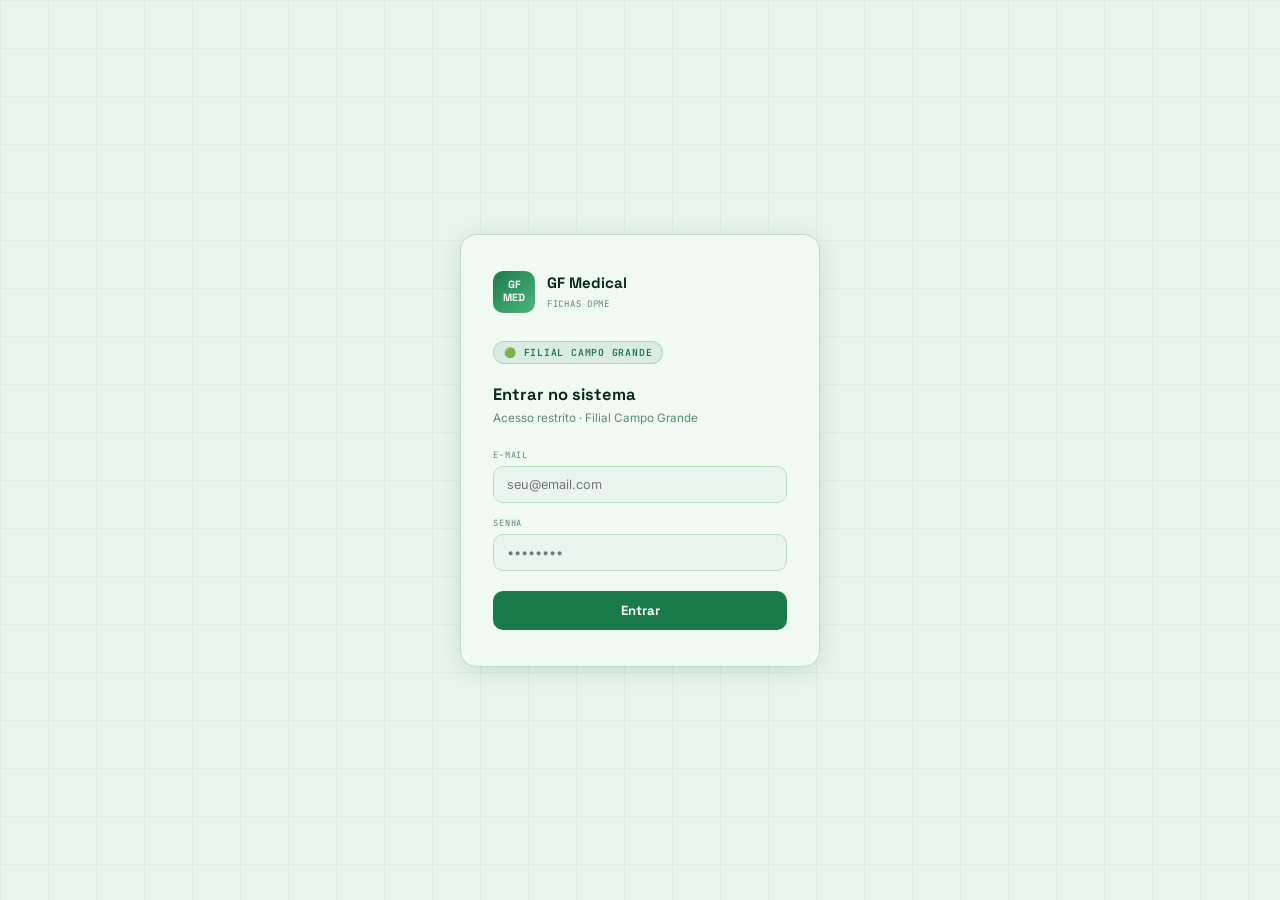
==== fichas-opme.html @ 54cb0584 "feat: adiciona botao Fichas OPME que abre novo sistema em nova aba" ====
<!DOCTYPE html>
<html lang="pt-BR">
<head>
<meta charset="UTF-8">
<meta name="viewport" content="width=device-width, initial-scale=1.0">
<title>Fichas OPME · GF Medical</title>
<link href="https://fonts.googleapis.com/css2?family=Space+Grotesk:wght@300;400;500;600;700&family=JetBrains+Mono:wght@400;500&family=Inter:wght@300;400;500&display=swap" rel="stylesheet">
<style>
*, *::before, *::after { box-sizing: border-box; margin: 0; padding: 0; }

:root {
  --bg:       #e8f5ee;
  --surface:  #f0faf3;
  --surface2: #d8f0e0;
  --surface3: #c2e6ce;
  --border:   #b8dfc4;
  --border2:  #8abfa0;
  --accent:   #1a7a4a;
  --accent2:  #2a9fbf;
  --accent3:  #4db87a;
  --text:     #0a2a18;
  --text2:    #2a5a3a;
  --text3:    #5a8a6a;
  --mono:     'JetBrains Mono', monospace;
  --sans:     'Inter', sans-serif;
  --display:  'Space Grotesk', sans-serif;
  --radius:   10px;
  --shadow:   0 2px 12px rgba(10,42,24,0.08);
  --shadow-md:0 4px 24px rgba(10,42,24,0.12);

  /* ── 5 STATUS ── */
  --s0-c: #6b7280; --s0-bg: rgba(107,114,128,0.10); --s0-bd: rgba(107,114,128,0.25);
  --s1-c: #2a9fbf; --s1-bg: rgba(42,159,191,0.10);  --s1-bd: rgba(42,159,191,0.25);
  --s2-c: #9333ea; --s2-bg: rgba(147,51,234,0.10);  --s2-bd: rgba(147,51,234,0.25);
  --s3-c: #d4920a; --s3-bg: rgba(212,146,10,0.10);  --s3-bd: rgba(212,146,10,0.25);
  --s4-c: #1a7a4a; --s4-bg: rgba(26,122,74,0.10);   --s4-bd: rgba(26,122,74,0.25);
}

html { font-size: 15px; }
body { font-family: var(--sans); background: var(--bg); color: var(--text); min-height: 100vh; overflow-x: hidden; }
body::before {
  content: ''; position: fixed; inset: 0; pointer-events: none; z-index: 0;
  background-image: linear-gradient(rgba(26,122,74,0.055) 1px,transparent 1px), linear-gradient(90deg,rgba(26,122,74,0.055) 1px,transparent 1px);
  background-size: 48px 48px;
}

.app { display: flex; min-height: 100vh; position: relative; z-index: 1; }

/* ── SIDEBAR ── */
.sidebar {
  width: 224px; min-height: 100vh; background: var(--surface);
  border-right: 1px solid var(--border); display: flex; flex-direction: column;
  position: fixed; top:0; left:0; z-index:100; box-shadow: var(--shadow);
}
.sidebar-logo { padding: 15px 16px; border-bottom: 1px solid var(--border); }
.logo-mark { display:flex; align-items:center; gap:10px; }
.logo-icon {
  width:34px; height:34px; border-radius:8px; flex-shrink:0;
  background:linear-gradient(135deg,var(--accent),var(--accent3));
  display:flex; align-items:center; justify-content:center;
  font-family:var(--display); font-weight:700; font-size:0.65rem; color:white; line-height:1.2; text-align:center;
}
.logo-text strong { display:block; font-family:var(--display); font-size:0.84rem; font-weight:700; color:var(--text); }
.logo-text span { font-family:var(--mono); font-size:0.57rem; color:var(--text3); letter-spacing:0.08em; text-transform:uppercase; }
.sidebar-inner { padding:10px 8px; flex:1; display:flex; flex-direction:column; overflow-y:auto; }
.slabel { font-family:var(--mono); font-size:0.57rem; letter-spacing:0.12em; text-transform:uppercase; color:var(--text3); padding:6px 8px 4px; }
.nav-item {
  display:flex; align-items:center; gap:8px; padding:7px 10px; border-radius:8px;
  cursor:pointer; font-size:0.78rem; font-weight:500; color:var(--text2);
  text-decoration:none; transition:all 0.13s; margin-bottom:1px; border:1px solid transparent;
}
.nav-item:hover { background:var(--surface2); color:var(--text); }
.nav-item.active { background:rgba(26,122,74,0.09); color:var(--accent); border-color:rgba(26,122,74,0.15); }
.nav-icon { font-size:0.9rem; width:18px; text-align:center; flex-shrink:0; }
.nbadge { margin-left:auto; color:white; font-family:var(--mono); font-size:0.57rem; padding:1px 6px; border-radius:20px; min-width:18px; text-align:center; }
.sdiv { height:1px; background:var(--border); margin:7px 0; }

/* status nav badges */
.nb0 { background:var(--s0-c); } .nb1 { background:var(--s1-c); } .nb2 { background:var(--s2-c); }
.nb3 { background:var(--s3-c); } .nb4 { background:var(--s4-c); }

.sidebar-footer { padding:10px; border-top:1px solid var(--border); }
.user-chip { display:flex; align-items:center; gap:9px; padding:8px 10px; border-radius:8px; background:var(--surface2); border:1px solid var(--border); }
.user-avatar { width:28px; height:28px; border-radius:50%; background:linear-gradient(135deg,var(--accent2),var(--accent)); display:flex; align-items:center; justify-content:center; font-family:var(--display); font-size:0.62rem; font-weight:700; color:white; flex-shrink:0; }
.user-info strong { display:block; font-size:0.72rem; font-weight:600; color:var(--text); }
.user-info span { font-family:var(--mono); font-size:0.57rem; color:var(--text3); text-transform:uppercase; letter-spacing:0.06em; }
.ftag { font-family:var(--mono); font-size:0.57rem; padding:2px 6px; border-radius:4px; background:rgba(26,122,74,0.10); color:var(--accent); border:1px solid rgba(26,122,74,0.18); flex-shrink:0; }

/* ── MAIN ── */
.main { margin-left:224px; flex:1; display:flex; flex-direction:column; min-height:100vh; }

/* ── TOPBAR ── */
.topbar {
  height:52px; background:var(--surface); border-bottom:1px solid var(--border);
  display:flex; align-items:center; padding:0 18px; gap:10px;
  position:sticky; top:0; z-index:50; box-shadow:var(--shadow);
}
.page-title { font-family:var(--display); font-size:0.92rem; font-weight:700; color:var(--text); margin-right:auto; }
.sbox { display:flex; align-items:center; gap:7px; background:var(--bg); border:1px solid var(--border); border-radius:var(--radius); padding:6px 11px; width:230px; transition:border-color 0.14s; }
.sbox:focus-within { border-color:var(--accent); }
.sbox input { border:none; outline:none; background:transparent; font-family:var(--sans); font-size:0.78rem; color:var(--text); flex:1; }
.sbox input::placeholder { color:var(--text3); }
.tbtn { display:flex; align-items:center; gap:5px; padding:6px 12px; border-radius:var(--radius); font-family:var(--sans); font-size:0.75rem; font-weight:600; cursor:pointer; border:none; transition:all 0.13s; }
.tbtn-p { background:var(--accent); color:white; }
.tbtn-p:hover { background:#155e3a; }
.tbtn-g { background:transparent; color:var(--text2); border:1px solid var(--border); }
.tbtn-g:hover { background:var(--surface2); }

/* ── TABS ── */
.vtabs { display:flex; background:var(--surface); border-bottom:1px solid var(--border); padding:0 18px; }
.vtab { display:flex; align-items:center; gap:5px; padding:9px 14px; font-size:0.76rem; font-weight:500; color:var(--text3); cursor:pointer; border-bottom:2px solid transparent; margin-bottom:-1px; transition:all 0.13s; }
.vtab:hover { color:var(--text); }
.vtab.active { color:var(--accent); border-bottom-color:var(--accent); font-weight:600; }

.page-content { padding:18px; flex:1; }

/* ══ STATUS BADGE ══ */
.badge {
  display:inline-flex; align-items:center; gap:4px; padding:3px 9px;
  border-radius:20px; font-family:var(--mono); font-size:0.6rem;
  font-weight:500; letter-spacing:0.05em; text-transform:uppercase; white-space:nowrap; border:1px solid;
}
.b0 { color:var(--s0-c); background:var(--s0-bg); border-color:var(--s0-bd); }
.b1 { color:var(--s1-c); background:var(--s1-bg); border-color:var(--s1-bd); }
.b2 { color:var(--s2-c); background:var(--s2-bg); border-color:var(--s2-bd); }
.b3 { color:var(--s3-c); background:var(--s3-bg); border-color:var(--s3-bd); }
.b4 { color:var(--s4-c); background:var(--s4-bg); border-color:var(--s4-bd); }

/* ══ PIPELINE PROGRESS BAR ══ */
.flow-bar {
  background:var(--surface); border:1px solid var(--border); border-radius:var(--radius);
  padding:14px 18px; margin-bottom:18px; box-shadow:var(--shadow);
}
.flow-bar-label { font-family:var(--mono); font-size:0.57rem; letter-spacing:0.1em; text-transform:uppercase; color:var(--text3); margin-bottom:10px; }
.flow-steps { display:flex; align-items:center; }
.flow-step { display:flex; flex-direction:column; align-items:center; flex:1; position:relative; }
.flow-step-circle {
  width:32px; height:32px; border-radius:50%; display:flex; align-items:center; justify-content:center;
  font-size:0.8rem; border:2px solid; transition:all 0.2s; cursor:pointer; background:white; z-index:2;
}
.flow-step-circle.s0 { border-color:var(--s0-c); color:var(--s0-c); }
.flow-step-circle.s1 { border-color:var(--s1-c); color:var(--s1-c); }
.flow-step-circle.s2 { border-color:var(--s2-c); color:var(--s2-c); }
.flow-step-circle.s3 { border-color:var(--s3-c); color:var(--s3-c); }
.flow-step-circle.s4 { border-color:var(--s4-c); color:var(--s4-c); }
.flow-step-circle.done { color:white; }
.flow-step-circle.done.s0 { background:var(--s0-c); }
.flow-step-circle.done.s1 { background:var(--s1-c); }
.flow-step-circle.done.s2 { background:var(--s2-c); }
.flow-step-circle.done.s3 { background:var(--s3-c); }
.flow-step-circle.done.s4 { background:var(--s4-c); }
.flow-step-circle.current { transform:scale(1.15); box-shadow:0 0 0 4px rgba(0,0,0,0.08); }
.flow-step-name { font-family:var(--mono); font-size:0.58rem; letter-spacing:0.05em; text-transform:uppercase; margin-top:5px; text-align:center; color:var(--text3); }
.flow-step-name.active-name { font-weight:600; }
.flow-step-name.n0 { color:var(--s0-c); } .flow-step-name.n1 { color:var(--s1-c); }
.flow-step-name.n2 { color:var(--s2-c); } .flow-step-name.n3 { color:var(--s3-c); }
.flow-step-name.n4 { color:var(--s4-c); }
.flow-connector {
  flex:1; height:2px; margin-top:-16px; position:relative; z-index:1;
  background:var(--border); border-radius:2px; overflow:hidden;
}
.flow-connector-fill { height:100%; border-radius:2px; transition:width 0.4s; }

/* ══ STATS BAR ══ */
.stats-bar { display:grid; grid-template-columns:repeat(5,1fr); gap:10px; margin-bottom:18px; }
.stat-card {
  background:var(--surface); border:1px solid var(--border); border-radius:var(--radius);
  padding:12px 14px; box-shadow:var(--shadow); position:relative; overflow:hidden; cursor:pointer; transition:transform 0.13s;
}
.stat-card:hover { transform:translateY(-2px); box-shadow:var(--shadow-md); }
.stat-card::before { content:''; position:absolute; top:0;left:0;right:0; height:3px; }
.sc0::before { background:var(--s0-c); } .sc1::before { background:var(--s1-c); }
.sc2::before { background:var(--s2-c); } .sc3::before { background:var(--s3-c); }
.sc4::before { background:var(--s4-c); }
.stat-lbl { font-family:var(--mono); font-size:0.57rem; letter-spacing:0.09em; text-transform:uppercase; color:var(--text3); margin-bottom:4px; }
.stat-val { font-family:var(--display); font-size:1.7rem; font-weight:700; color:var(--text); line-height:1; }
.stat-sub { font-size:0.65rem; color:var(--text3); margin-top:2px; }

/* ══ DASHBOARD GRID ══ */
.dash-grid { display:grid; grid-template-columns:1fr 1fr; gap:14px; }
.dcard { background:var(--surface); border:1px solid var(--border); border-radius:var(--radius); box-shadow:var(--shadow); overflow:hidden; }
.dcard-head { padding:11px 15px; border-bottom:1px solid var(--border); background:var(--surface2); font-family:var(--display); font-size:0.8rem; font-weight:700; color:var(--text); display:flex; align-items:center; gap:7px; }
.dcard-body { padding:14px; }

/* Funil */
.funnel { display:flex; flex-direction:column; gap:6px; }
.funnel-row { display:flex; align-items:center; gap:10px; }
.funnel-name { font-size:0.72rem; color:var(--text2); width:100px; flex-shrink:0; }
.funnel-track { flex:1; height:20px; background:var(--surface2); border-radius:4px; overflow:hidden; position:relative; }
.funnel-fill { height:100%; border-radius:4px; display:flex; align-items:center; padding-left:8px; transition:width 0.5s; }
.funnel-fill span { font-family:var(--mono); font-size:0.6rem; font-weight:600; color:white; text-shadow:0 1px 2px rgba(0,0,0,0.2); }
.funnel-count { font-family:var(--mono); font-size:0.65rem; color:var(--text3); width:18px; text-align:right; flex-shrink:0; }
.ff0 { background:var(--s0-c); } .ff1 { background:var(--s1-c); }
.ff2 { background:var(--s2-c); } .ff3 { background:var(--s3-c); }
.ff4 { background:var(--s4-c); }

/* Atividade */
.act-list { display:flex; flex-direction:column; }
.act-item { display:flex; align-items:center; gap:9px; padding:8px 0; border-bottom:1px solid var(--border); }
.act-item:last-child { border-bottom:none; }
.act-dot { width:8px; height:8px; border-radius:50%; flex-shrink:0; }
.act-info { flex:1; min-width:0; }
.act-name { font-size:0.76rem; font-weight:500; color:var(--text); overflow:hidden; text-overflow:ellipsis; white-space:nowrap; }
.act-desc { font-size:0.68rem; color:var(--text3); }
.act-time { font-family:var(--mono); font-size:0.6rem; color:var(--text3); flex-shrink:0; }

/* ══ KANBAN ══ */
.kanban-board { display:grid; grid-template-columns:repeat(5,1fr); gap:10px; align-items:start; }
.kcol { border-radius:var(--radius); overflow:hidden; }
.kcol-head {
  padding:9px 11px; display:flex; align-items:center; gap:6px;
  font-family:var(--display); font-size:0.75rem; font-weight:700;
  border-radius:var(--radius) var(--radius) 0 0; border:1px solid; border-bottom:none;
}
.kh0 { background:var(--s0-bg); border-color:var(--s0-bd); color:var(--s0-c); }
.kh1 { background:var(--s1-bg); border-color:var(--s1-bd); color:var(--s1-c); }
.kh2 { background:var(--s2-bg); border-color:var(--s2-bd); color:var(--s2-c); }
.kh3 { background:var(--s3-bg); border-color:var(--s3-bd); color:var(--s3-c); }
.kh4 { background:var(--s4-bg); border-color:var(--s4-bd); color:var(--s4-c); }
.kcnt { font-family:var(--mono); font-size:0.6rem; font-weight:600; padding:2px 6px; border-radius:20px; margin-left:auto; color:white; }
.cnt0{background:var(--s0-c);} .cnt1{background:var(--s1-c);} .cnt2{background:var(--s2-c);} .cnt3{background:var(--s3-c);} .cnt4{background:var(--s4-c);}
.kcol-body {
  min-height:160px; padding:7px; display:flex; flex-direction:column; gap:7px;
  border:1px solid; border-top:none; border-radius:0 0 var(--radius) var(--radius);
}
.kb0{background:rgba(107,114,128,0.03);border-color:var(--s0-bd);}
.kb1{background:rgba(42,159,191,0.03);border-color:var(--s1-bd);}
.kb2{background:rgba(147,51,234,0.03);border-color:var(--s2-bd);}
.kb3{background:rgba(212,146,10,0.03);border-color:var(--s3-bd);}
.kb4{background:rgba(26,122,74,0.03);border-color:var(--s4-bd);}

.kcard {
  background:var(--surface); border:1px solid var(--border); border-radius:8px;
  padding:10px 11px; box-shadow:var(--shadow); cursor:grab; transition:all 0.14s;
}
.kcard:hover { box-shadow:var(--shadow-md); transform:translateY(-1px); }
.kcard-pac { font-family:var(--display); font-size:0.76rem; font-weight:700; color:var(--text); margin-bottom:3px; }
.kcard-proc { font-size:0.68rem; color:var(--text3); margin-bottom:6px; overflow:hidden; text-overflow:ellipsis; white-space:nowrap; }
.kcard-bot { display:flex; align-items:center; justify-content:space-between; }
.kcard-filial { font-family:var(--mono); font-size:0.57rem; font-weight:600; padding:2px 6px; border-radius:4px; }
.fc-cg { background:rgba(26,122,74,0.10); color:var(--accent); border:1px solid rgba(26,122,74,0.2); }
.fc-cba { background:rgba(42,159,191,0.10); color:#1a7a9a; border:1px solid rgba(42,159,191,0.2); }
.kcard-data { font-family:var(--mono); font-size:0.6rem; color:var(--text3); }
.kcard-actions { display:flex; gap:3px; margin-top:7px; padding-top:7px; border-top:1px solid var(--border); }
.kbtn {
  flex:1; padding:4px; border-radius:5px; border:1px solid; cursor:pointer;
  font-family:var(--mono); font-size:0.56rem; font-weight:600; letter-spacing:0.04em;
  text-transform:uppercase; text-align:center; transition:all 0.13s; background:transparent;
}
.kb-next { border-color:var(--s1-bd); color:var(--s1-c); }
.kb-next:hover { background:var(--s1-bg); }
.kb-view { border-color:var(--border); color:var(--text3); }
.kb-view:hover { background:var(--surface2); }
.kb-back { border-color:var(--border); color:var(--text3); font-size:0.7rem; flex:0; padding:4px 7px; }
.kb-back:hover { background:var(--surface2); }

/* ══ LISTA ══ */
.fbar { display:flex; align-items:center; gap:7px; margin-bottom:13px; flex-wrap:wrap; }
.flabel { font-family:var(--mono); font-size:0.58rem; letter-spacing:0.1em; text-transform:uppercase; color:var(--text3); }
.fchip {
  display:flex; align-items:center; gap:5px; padding:4px 10px; border-radius:20px;
  font-size:0.72rem; font-weight:500; cursor:pointer; border:1px solid var(--border);
  background:var(--surface); color:var(--text2); transition:all 0.13s;
}
.fchip:hover { border-color:var(--accent); color:var(--accent); }
.fchip.on { background:rgba(26,122,74,0.08); border-color:var(--accent); color:var(--accent); }
.fdot { width:7px; height:7px; border-radius:50%; flex-shrink:0; }
.fdiv { width:1px; height:18px; background:var(--border); }
.filsel { display:flex; gap:3px; margin-left:auto; }
.fbtn { padding:4px 10px; border-radius:20px; font-family:var(--mono); font-size:0.6rem; font-weight:500; cursor:pointer; border:1px solid var(--border); background:var(--surface); color:var(--text2); transition:all 0.13s; }
.fbtn.on { background:var(--accent); border-color:var(--accent); color:white; }
.fbtn:hover:not(.on) { border-color:var(--accent); color:var(--accent); }

.twrap { background:var(--surface); border:1px solid var(--border); border-radius:var(--radius); box-shadow:var(--shadow); overflow:hidden; }
.thead-bar { display:flex; align-items:center; padding:11px 15px; border-bottom:1px solid var(--border); background:var(--surface2); gap:8px; }
.thead-title { font-family:var(--display); font-size:0.8rem; font-weight:700; color:var(--text); }
.tcount { font-family:var(--mono); font-size:0.6rem; color:var(--text3); background:var(--bg); border:1px solid var(--border); padding:2px 7px; border-radius:10px; }
table { width:100%; border-collapse:collapse; }
thead tr { background:rgba(26,122,74,0.025); }
th { font-family:var(--mono); font-size:0.57rem; letter-spacing:0.09em; text-transform:uppercase; color:var(--text3); padding:8px 13px; text-align:left; border-bottom:1px solid var(--border); white-space:nowrap; }
tbody tr { border-bottom:1px solid var(--border); transition:background 0.12s; cursor:pointer; }
tbody tr:last-child { border-bottom:none; }
tbody tr:hover { background:rgba(26,122,74,0.03); }
td { padding:10px 13px; font-size:0.77rem; color:var(--text2); vertical-align:middle; }
.td-pac { font-family:var(--display); font-size:0.78rem; font-weight:600; color:var(--text); }
.td-trunc { max-width:130px; white-space:nowrap; overflow:hidden; text-overflow:ellipsis; }
.td-mono { font-family:var(--mono); font-size:0.67rem; color:var(--text3); white-space:nowrap; }

/* Inline status flow */
.iflow { display:flex; align-items:center; gap:2px; }
.iflow-btn {
  padding:3px 7px; border-radius:5px; border:1px solid var(--border);
  background:var(--bg); font-family:var(--mono); font-size:0.55rem; font-weight:600;
  letter-spacing:0.04em; text-transform:uppercase; cursor:pointer; color:var(--text3);
  transition:all 0.13s; white-space:nowrap;
}
.iflow-btn:hover { border-color:var(--accent); color:var(--accent); }
.iflow-btn.cur { color:white; border-color:transparent; }
.cur0{background:var(--s0-c);} .cur1{background:var(--s1-c);} .cur2{background:var(--s2-c);}
.cur3{background:var(--s3-c);} .cur4{background:var(--s4-c);}
.iflow-arr { color:var(--border2); font-size:0.6rem; padding:0 1px; }

.row-acts { display:flex; gap:3px; opacity:0; transition:opacity 0.12s; }
tbody tr:hover .row-acts { opacity:1; }
.abtn { width:25px; height:25px; border-radius:5px; border:1px solid var(--border); background:var(--surface); color:var(--text3); font-size:0.72rem; cursor:pointer; display:flex; align-items:center; justify-content:center; transition:all 0.12s; }
.abtn:hover { border-color:var(--accent); color:var(--accent); background:rgba(26,122,74,0.05); }

/* ── MODAL ── */
.modal-ov { position:fixed; inset:0; background:rgba(10,42,24,0.42); backdrop-filter:blur(4px); z-index:200; display:none; align-items:center; justify-content:center; padding:20px; }
.modal-ov.open { display:flex; }
.modal { background:var(--surface); border:1px solid var(--border); border-radius:14px; width:100%; max-width:540px; box-shadow:var(--shadow-md); overflow:hidden; }
.mhead { padding:15px 19px; border-bottom:1px solid var(--border); display:flex; align-items:center; justify-content:space-between; background:var(--surface2); }
.mtitle { font-family:var(--display); font-size:0.9rem; font-weight:700; color:var(--text); }
.mclose { width:25px; height:25px; border-radius:6px; border:1px solid var(--border); background:transparent; color:var(--text3); cursor:pointer; display:flex; align-items:center; justify-content:center; font-size:0.85rem; transition:all 0.12s; }
.mclose:hover { background:var(--surface3); }
.mbody { padding:18px; }
.mfoot { padding:13px 18px; border-top:1px solid var(--border); display:flex; align-items:center; justify-content:flex-end; gap:8px; background:var(--surface2); }
.frow { display:grid; grid-template-columns:1fr 1fr; gap:11px; margin-bottom:11px; }
.frow.full { grid-template-columns:1fr; }
.fg { display:flex; flex-direction:column; gap:4px; }
.flbl { font-family:var(--mono); font-size:0.57rem; letter-spacing:0.1em; text-transform:uppercase; color:var(--text3); }
.finput { padding:8px 11px; border:1px solid var(--border); border-radius:var(--radius); background:var(--bg); font-family:var(--sans); font-size:0.78rem; color:var(--text); outline:none; transition:border-color 0.13s; }
.finput:focus { border-color:var(--accent); background:var(--surface); }
.finput::placeholder { color:var(--text3); }
.uploads-grid { display:grid; grid-template-columns:1fr 1fr; gap:10px; margin-bottom:11px; }
.uzone { border:2px dashed var(--border2); border-radius:var(--radius); padding:16px 12px; text-align:center; cursor:pointer; transition:all 0.13s; background:rgba(26,122,74,0.02); position:relative; }
.uzone:hover { border-color:var(--accent); background:rgba(26,122,74,0.04); }
.uzone.has-file { border-style:solid; border-color:var(--accent); background:rgba(26,122,74,0.06); }
.uzone.pv { border-color:var(--s1-bd); background:rgba(42,159,191,0.03); }
.uzone.pv:hover { border-color:var(--s1-c); background:rgba(42,159,191,0.07); }
.uzone.pv.has-file { border-style:solid; border-color:var(--s1-c); background:rgba(42,159,191,0.08); }
.uzone-icon { font-size:1.5rem; margin-bottom:4px; }
.uzone-type { font-family:var(--mono); font-size:0.57rem; letter-spacing:0.1em; text-transform:uppercase; margin-bottom:5px; font-weight:600; }
.uzone-opme .uzone-type { color:var(--accent); }
.uzone-pv .uzone-type { color:var(--s1-c); }
.uzone-title { font-family:var(--display); font-size:0.78rem; font-weight:600; color:var(--text2); margin-bottom:2px; }
.uzone-sub { font-size:0.64rem; color:var(--text3); }
.uzone input[type=file] { position:absolute; inset:0; opacity:0; cursor:pointer; width:100%; height:100%; }
.file-preview { display:none; margin-top:6px; padding:6px 8px; border-radius:6px; background:rgba(255,255,255,0.7); border:1px solid var(--border); }
.file-preview.show { display:flex; align-items:center; gap:6px; }
.fp-name { font-size:0.68rem; font-weight:500; color:var(--text); flex:1; overflow:hidden; text-overflow:ellipsis; white-space:nowrap; }
.fp-size { font-family:var(--mono); font-size:0.6rem; color:var(--text3); flex-shrink:0; }
.fp-remove { background:none; border:none; cursor:pointer; color:var(--text3); font-size:0.8rem; padding:0 2px; transition:color 0.12s; flex-shrink:0; }
.fp-remove:hover { color:var(--red,#d94f4f); }

/* ── TOAST ── */
.toasts { position:fixed; bottom:18px; right:18px; z-index:400; display:flex; flex-direction:column; gap:6px; }
.toast { display:flex; align-items:center; gap:8px; padding:9px 14px; color:white; border-radius:var(--radius); font-size:0.75rem; font-weight:500; box-shadow:var(--shadow-md); animation:tIn 0.2s ease; min-width:210px; }
.t-ok { background:var(--accent); }
.t-info { background:var(--accent2); }
@keyframes tIn { from{opacity:0;transform:translateY(7px)} to{opacity:1;transform:translateY(0)} }


/* ── LOGIN SCREEN ── */
.login-screen {
  position: fixed; inset: 0; z-index: 500;
  background: var(--bg);
  display: flex; align-items: center; justify-content: center;
}
.login-screen::before {
  content: ''; position: absolute; inset: 0; pointer-events: none;
  background-image: linear-gradient(rgba(26,122,74,0.055) 1px,transparent 1px), linear-gradient(90deg,rgba(26,122,74,0.055) 1px,transparent 1px);
  background-size: 48px 48px;
}
.login-box {
  background: var(--surface); border: 1px solid var(--border);
  border-radius: 16px; padding: 36px 32px; width: 100%; max-width: 360px;
  box-shadow: var(--shadow-md); position: relative; z-index: 1;
}
.login-logo { display: flex; align-items: center; gap: 12px; margin-bottom: 28px; }
.login-logo-icon {
  width: 42px; height: 42px; border-radius: 10px;
  background: linear-gradient(135deg, var(--accent), var(--accent3));
  display: flex; align-items: center; justify-content: center;
  font-family: var(--display); font-weight: 700; font-size: 0.7rem;
  color: white; line-height: 1.2; text-align: center;
}
.login-logo-text strong { display: block; font-family: var(--display); font-size: 1rem; font-weight: 700; color: var(--text); }
.login-logo-text span { font-family: var(--mono); font-size: 0.6rem; color: var(--text3); text-transform: uppercase; letter-spacing: 0.08em; }
.login-filial-badge {
  display: inline-flex; align-items: center; gap: 6px;
  font-family: var(--mono); font-size: 0.65rem; font-weight: 600;
  padding: 4px 10px; border-radius: 20px; margin-bottom: 20px;
  text-transform: uppercase; letter-spacing: 0.08em;
}
.login-title { font-family: var(--display); font-size: 1.1rem; font-weight: 700; color: var(--text); margin-bottom: 6px; }
.login-sub { font-size: 0.78rem; color: var(--text3); margin-bottom: 24px; }
.login-field { display: flex; flex-direction: column; gap: 5px; margin-bottom: 14px; }
.login-label { font-family: var(--mono); font-size: 0.58rem; letter-spacing: 0.1em; text-transform: uppercase; color: var(--text3); }
.login-input {
  padding: 10px 13px; border: 1px solid var(--border); border-radius: var(--radius);
  background: var(--bg); font-family: var(--sans); font-size: 0.85rem; color: var(--text);
  outline: none; transition: border-color 0.14s;
}
.login-input:focus { border-color: var(--accent); background: var(--surface); }
.login-btn {
  width: 100%; padding: 11px; border-radius: var(--radius); border: none;
  background: var(--accent); color: white; font-family: var(--display);
  font-size: 0.88rem; font-weight: 700; cursor: pointer; transition: all 0.14s; margin-top: 6px;
}
.login-btn:hover { background: #155e3a; transform: translateY(-1px); box-shadow: var(--shadow); }
.login-error { font-size: 0.74rem; color: #d94f4f; margin-top: 10px; text-align: center; display: none; }
.login-error.show { display: block; }

/* Filial accent no topbar/sidebar */
.filial-accent-cg { --filial-color: var(--accent); --filial-bg: rgba(26,122,74,0.10); --filial-bd: rgba(26,122,74,0.20); }
.filial-accent-cba { --filial-color: var(--accent2); --filial-bg: rgba(42,159,191,0.10); --filial-bd: rgba(42,159,191,0.20); }

@media(max-width:1100px){ .kanban-board{grid-template-columns:repeat(3,1fr)} }
@media(max-width:860px){ .stats-bar{grid-template-columns:repeat(3,1fr)} .dash-grid{grid-template-columns:1fr} }
@media(max-width:680px){ .sidebar{transform:translateX(-100%)} .main{margin-left:0} .stats-bar{grid-template-columns:repeat(2,1fr)} }
</style>
</head>
<body>
<!-- ── TELA DE LOGIN ── -->
<div id="login-screen" class="login-screen">
  <div class="login-box">
    <div class="login-logo">
      <div class="login-logo-icon">GF<br>MED</div>
      <div class="login-logo-text">
        <strong>GF Medical</strong>
        <span>Fichas OPME</span>
      </div>
    </div>
    <div id="login-filial-badge" class="login-filial-badge"></div>
    <div class="login-title">Entrar no sistema</div>
    <div class="login-sub" id="login-sub">Acesso restrito à filial autorizada</div>
    <div class="login-field">
      <label class="login-label">E-mail</label>
      <input class="login-input" type="email" id="login-email" placeholder="seu@email.com">
    </div>
    <div class="login-field">
      <label class="login-label">Senha</label>
      <input class="login-input" type="password" id="login-senha" placeholder="••••••••" onkeydown="if(event.key==='Enter')doLogin()">
    </div>
    <button class="login-btn" onclick="doLogin()">Entrar</button>
    <div class="login-error" id="login-error">E-mail ou senha incorretos.</div>
  </div>
</div>

<div class="app" id="app-root" style="display:none">

<!-- ── SIDEBAR ── -->
<aside class="sidebar">
  <div class="sidebar-logo">
    <div class="logo-mark">
      <div class="logo-icon">GF<br>MED</div>
      <div class="logo-text"><strong>GF Medical</strong><span>Fichas OPME</span></div>
    </div>
  </div>
  <div class="sidebar-inner">
    <div class="slabel">Visualizações</div>
    <a class="nav-item" onclick="go('dashboard')" href="#"><span class="nav-icon">📊</span> Dashboard</a>
    <a class="nav-item" onclick="go('kanban')" href="#"><span class="nav-icon">🗂️</span> Kanban</a>
    <a class="nav-item active" onclick="go('lista')" href="#"><span class="nav-icon">📋</span> Lista</a>
    <div class="sdiv"></div>
    <div class="slabel">Por status</div>
    <a class="nav-item" href="#"><span class="nav-icon">⬜</span> Pendente<span class="nbadge nb0">4</span></a>
    <a class="nav-item" href="#"><span class="nav-icon">🔵</span> Pedido Criado<span class="nbadge nb1">6</span></a>
    <a class="nav-item" href="#"><span class="nav-icon">🟣</span> Em Laudação<span class="nbadge nb2">5</span></a>
    <a class="nav-item" href="#"><span class="nav-icon">🟡</span> Autorizado<span class="nbadge nb3">5</span></a>
    <a class="nav-item" href="#"><span class="nav-icon">🟢</span> Faturado<span class="nbadge nb4">4</span></a>
    <div class="sdiv"></div>
    <div class="slabel">Filial</div>
    <a class="nav-item" href="#"><span class="nav-icon">🏥</span> Campo Grande</a>
    <a class="nav-item" href="#"><span class="nav-icon">🏥</span> Cuiabá</a>
  </div>
  <div class="sidebar-footer">
    <div class="user-chip">
      <div class="user-avatar" id="user-avatar">?</div>
      <div class="user-info"><strong id="user-name">—</strong><span id="sidebar-filial-label">Filial</span></div>
      <span class="ftag" id="sidebar-filial-tag">—</span>
    </div>
    <button onclick="doLogout()" style="width:100%;margin-top:6px;padding:6px;border-radius:8px;border:1px solid var(--border);background:transparent;color:var(--text3);font-size:0.72rem;cursor:pointer;transition:all 0.13s;font-family:var(--sans);" onmouseover="this.style.background='var(--surface2)'" onmouseout="this.style.background='transparent'">Sair da conta</button>
  </div>
</aside>

<!-- ── MAIN ── -->
<main class="main">
  <div class="topbar">
    <span class="page-title" id="page-title">Lista de Fichas</span>
    <div class="sbox"><span style="color:var(--text3)">🔍</span><input type="text" placeholder="Paciente, médico, procedimento…"></div>
    <button class="tbtn tbtn-g">⬆️ Exportar</button>
    <button class="tbtn tbtn-p" onclick="openModal()">＋ Nova Ficha</button>
  </div>

  <div class="vtabs">
    <div class="vtab" id="tab-dashboard" onclick="go('dashboard')">📊 Dashboard</div>
    <div class="vtab" id="tab-kanban" onclick="go('kanban')">🗂️ Kanban</div>
    <div class="vtab active" id="tab-lista" onclick="go('lista')">📋 Lista</div>
  </div>

  <div class="page-content">

  <!-- ══════════ DASHBOARD ══════════ -->
  <div id="view-dashboard" style="display:none">
    <div class="stats-bar">
      <div class="stat-card sc0" onclick="go('lista');filterS(0)">
        <div class="stat-lbl">Pendente</div><div class="stat-val">4</div><div class="stat-sub">Aguardando pedido</div>
      </div>
      <div class="stat-card sc1" onclick="go('lista');filterS(1)">
        <div class="stat-lbl">Pedido Criado</div><div class="stat-val">6</div><div class="stat-sub">Enviado ao comercial</div>
      </div>
      <div class="stat-card sc2" onclick="go('lista');filterS(2)">
        <div class="stat-lbl">Em Laudação</div><div class="stat-val">5</div><div class="stat-sub">No convênio</div>
      </div>
      <div class="stat-card sc3" onclick="go('lista');filterS(3)">
        <div class="stat-lbl">Autorizado</div><div class="stat-val">5</div><div class="stat-sub">Pronto p/ faturar</div>
      </div>
      <div class="stat-card sc4" onclick="go('lista');filterS(4)">
        <div class="stat-lbl">Faturado</div><div class="stat-val">4</div><div class="stat-sub">Concluído</div>
      </div>
    </div>

    <div class="dash-grid">
      <!-- Funil -->
      <div class="dcard">
        <div class="dcard-head">🔄 Funil do Fluxo</div>
        <div class="dcard-body">
          <div class="funnel">
            <div class="funnel-row">
              <span class="funnel-name" style="color:var(--s0-c)">Pendente</span>
              <div class="funnel-track"><div class="funnel-fill ff0" style="width:100%"><span>4</span></div></div>
              <span class="funnel-count">4</span>
            </div>
            <div class="funnel-row">
              <span class="funnel-name" style="color:var(--s1-c)">Pedido Criado</span>
              <div class="funnel-track"><div class="funnel-fill ff1" style="width:83%"><span>6</span></div></div>
              <span class="funnel-count">6</span>
            </div>
            <div class="funnel-row">
              <span class="funnel-name" style="color:var(--s2-c)">Em Laudação</span>
              <div class="funnel-track"><div class="funnel-fill ff2" style="width:67%"><span>5</span></div></div>
              <span class="funnel-count">5</span>
            </div>
            <div class="funnel-row">
              <span class="funnel-name" style="color:var(--s3-c)">Autorizado</span>
              <div class="funnel-track"><div class="funnel-fill ff3" style="width:50%"><span>5</span></div></div>
              <span class="funnel-count">5</span>
            </div>
            <div class="funnel-row">
              <span class="funnel-name" style="color:var(--s4-c)">Faturado</span>
              <div class="funnel-track"><div class="funnel-fill ff4" style="width:33%"><span>4</span></div></div>
              <span class="funnel-count">4</span>
            </div>
          </div>
          <div style="margin-top:14px;padding-top:12px;border-top:1px solid var(--border);font-family:var(--mono);font-size:0.6rem;color:var(--text3);">
            Total no fluxo: <strong style="color:var(--text)">24 fichas</strong> · Taxa de faturamento: <strong style="color:var(--s4-c)">67%</strong>
          </div>
        </div>
      </div>

      <!-- Atividade recente -->
      <div class="dcard">
        <div class="dcard-head">🕐 Atividade Recente</div>
        <div class="dcard-body" style="padding:0 14px;">
          <div class="act-list">
            <div class="act-item"><div class="act-dot" style="background:var(--s3-c)"></div><div class="act-info"><div class="act-name">Maria Fernanda Costa</div><div class="act-desc">Pedido Criado → Autorizado</div></div><span class="act-time">há 8min</span></div>
            <div class="act-item"><div class="act-dot" style="background:var(--s2-c)"></div><div class="act-info"><div class="act-name">João Silva Santos</div><div class="act-desc">Pedido Criado → Em Laudação</div></div><span class="act-time">há 23min</span></div>
            <div class="act-item"><div class="act-dot" style="background:var(--s4-c)"></div><div class="act-info"><div class="act-name">Roberto Alves Neto</div><div class="act-desc">Autorizado → Faturado</div></div><span class="act-time">há 1h</span></div>
            <div class="act-item"><div class="act-dot" style="background:var(--s1-c)"></div><div class="act-info"><div class="act-name">Ana Clara Ramos</div><div class="act-desc">Ficha criada · Pedido Criado</div></div><span class="act-time">há 2h</span></div>
            <div class="act-item"><div class="act-dot" style="background:var(--s0-c)"></div><div class="act-info"><div class="act-name">Pedro Albuquerque</div><div class="act-desc">Ficha recebida · Pendente</div></div><span class="act-time">há 3h</span></div>
          </div>
        </div>
      </div>

      <!-- Por filial -->
      <div class="dcard">
        <div class="dcard-head">🏥 Por Filial</div>
        <div class="dcard-body">
          <div style="display:grid;grid-template-columns:1fr 1fr;gap:10px;margin-bottom:14px;">
            <div style="text-align:center;padding:12px;background:rgba(26,122,74,0.06);border:1px solid rgba(26,122,74,0.15);border-radius:8px;">
              <div style="font-family:var(--mono);font-size:0.57rem;text-transform:uppercase;letter-spacing:0.08em;color:var(--accent);margin-bottom:3px;">Campo Grande</div>
              <div style="font-family:var(--display);font-size:1.7rem;font-weight:700;color:var(--text);">14</div>
              <div style="font-size:0.65rem;color:var(--text3);">58% do total</div>
            </div>
            <div style="text-align:center;padding:12px;background:rgba(42,159,191,0.06);border:1px solid rgba(42,159,191,0.15);border-radius:8px;">
              <div style="font-family:var(--mono);font-size:0.57rem;text-transform:uppercase;letter-spacing:0.08em;color:var(--accent2);margin-bottom:3px;">Cuiabá</div>
              <div style="font-family:var(--display);font-size:1.7rem;font-weight:700;color:var(--text);">10</div>
              <div style="font-size:0.65rem;color:var(--text3);">42% do total</div>
            </div>
          </div>
          <div style="font-family:var(--mono);font-size:0.57rem;text-transform:uppercase;letter-spacing:0.08em;color:var(--text3);margin-bottom:8px;">Em laudação por filial</div>
          <div class="funnel">
            <div class="funnel-row"><span class="funnel-name" style="color:var(--accent)">CG</span><div class="funnel-track"><div class="funnel-fill" style="width:60%;background:var(--accent)"></div></div><span class="funnel-count">3</span></div>
            <div class="funnel-row"><span class="funnel-name" style="color:var(--accent2)">CBA</span><div class="funnel-track"><div class="funnel-fill" style="width:40%;background:var(--accent2)"></div></div><span class="funnel-count">2</span></div>
          </div>
        </div>
      </div>

      <!-- Tempo médio -->
      <div class="dcard">
        <div class="dcard-head">⏱️ Tempo Médio por Etapa</div>
        <div class="dcard-body">
          <div class="funnel" style="gap:8px;">
            <div class="funnel-row">
              <span class="funnel-name" style="color:var(--s0-c);font-size:0.7rem;">Receber → Pedido</span>
              <div class="funnel-track" style="height:14px;"><div class="funnel-fill ff0" style="width:30%;height:100%"></div></div>
              <span class="funnel-count" style="font-family:var(--mono);font-size:0.62rem;width:36px;">1 dia</span>
            </div>
            <div class="funnel-row">
              <span class="funnel-name" style="color:var(--s1-c);font-size:0.7rem;">Pedido → Laudação</span>
              <div class="funnel-track" style="height:14px;"><div class="funnel-fill ff1" style="width:20%;height:100%"></div></div>
              <span class="funnel-count" style="font-family:var(--mono);font-size:0.62rem;width:36px;">12h</span>
            </div>
            <div class="funnel-row">
              <span class="funnel-name" style="color:var(--s2-c);font-size:0.7rem;">Laudação → Autor.</span>
              <div class="funnel-track" style="height:14px;"><div class="funnel-fill ff2" style="width:100%;height:100%"></div></div>
              <span class="funnel-count" style="font-family:var(--mono);font-size:0.62rem;width:36px;">5 dias</span>
            </div>
            <div class="funnel-row">
              <span class="funnel-name" style="color:var(--s3-c);font-size:0.7rem;">Autor. → Faturado</span>
              <div class="funnel-track" style="height:14px;"><div class="funnel-fill ff3" style="width:40%;height:100%"></div></div>
              <span class="funnel-count" style="font-family:var(--mono);font-size:0.62rem;width:36px;">2 dias</span>
            </div>
          </div>
          <div style="margin-top:14px;padding-top:12px;border-top:1px solid var(--border);font-family:var(--mono);font-size:0.6rem;color:var(--text3);">
            Ciclo total médio: <strong style="color:var(--text)">~8 dias</strong> · Gargalo: <strong style="color:var(--s2-c)">Laudação</strong>
          </div>
        </div>
      </div>
    </div>
  </div><!-- /dashboard -->

  <!-- ══════════ KANBAN ══════════ -->
  <div id="view-kanban" style="display:none">
    <div class="kanban-board">

      <!-- PENDENTE -->
      <div class="kcol">
        <div class="kcol-head kh0">⬜ Pendente<span class="kcnt cnt0">4</span></div>
        <div class="kcol-body kb0" id="col-0">
          <div class="kcard" data-pac="João Silva Santos" data-status="0">
            <div class="kcard-pac">João Silva Santos</div>
            <div class="kcard-proc">Stent Coronário · Dr. Carlos Mendes</div>
            <div class="kcard-bot"><span class="kcard-filial fc-cg">CG</span><span class="kcard-data">12/06</span></div>
            <div class="kcard-actions">
              <button class="kbtn kb-next" style="border-color:var(--s1-bd);color:var(--s1-c)" onclick="advance(this,1)">→ Criar Pedido</button>
              <button class="kbtn kb-view">👁️</button>
            </div>
          </div>
          <div class="kcard" data-pac="Pedro Albuquerque" data-status="0">
            <div class="kcard-pac">Pedro Albuquerque</div>
            <div class="kcard-proc">Valvuloplastia · Dr. Marcos Vieira</div>
            <div class="kcard-bot"><span class="kcard-filial fc-cba">CBA</span><span class="kcard-data">11/06</span></div>
            <div class="kcard-actions">
              <button class="kbtn kb-next" style="border-color:var(--s1-bd);color:var(--s1-c)" onclick="advance(this,1)">→ Criar Pedido</button>
              <button class="kbtn kb-view">👁️</button>
            </div>
          </div>
        </div>
      </div>

      <!-- PEDIDO CRIADO -->
      <div class="kcol">
        <div class="kcol-head kh1">🔵 Pedido Criado<span class="kcnt cnt1">6</span></div>
        <div class="kcol-body kb1" id="col-1">
          <div class="kcard" data-pac="Maria Fernanda Costa" data-status="1">
            <div class="kcard-pac">Maria Fernanda Costa</div>
            <div class="kcard-proc">Endoprótese Aórtica · Dra. Ana Paula Lima</div>
            <div class="kcard-bot"><span class="kcard-filial fc-cba">CBA</span><span class="kcard-data">11/06</span></div>
            <div class="kcard-actions">
              <button class="kbtn kb-next" style="border-color:var(--s2-bd);color:var(--s2-c)" onclick="advance(this,2)">→ Laudação</button>
              <button class="kbtn kb-back" onclick="advance(this,0)">↩</button>
              <button class="kbtn kb-view">👁️</button>
            </div>
          </div>
          <div class="kcard" data-pac="Luciana Borges" data-status="1">
            <div class="kcard-pac">Luciana Borges</div>
            <div class="kcard-proc">Cateter Balão · Dr. Marcos Vieira</div>
            <div class="kcard-bot"><span class="kcard-filial fc-cg">CG</span><span class="kcard-data">10/06</span></div>
            <div class="kcard-actions">
              <button class="kbtn kb-next" style="border-color:var(--s2-bd);color:var(--s2-c)" onclick="advance(this,2)">→ Laudação</button>
              <button class="kbtn kb-back" onclick="advance(this,0)">↩</button>
              <button class="kbtn kb-view">👁️</button>
            </div>
          </div>
        </div>
      </div>

      <!-- EM LAUDAÇÃO -->
      <div class="kcol">
        <div class="kcol-head kh2">🟣 Em Laudação<span class="kcnt cnt2">5</span></div>
        <div class="kcol-body kb2" id="col-2">
          <div class="kcard" data-pac="Carlos Eduardo Melo" data-status="2">
            <div class="kcard-pac">Carlos Eduardo Melo</div>
            <div class="kcard-proc">Stent Periférico · Dra. Fernanda Souza</div>
            <div class="kcard-bot"><span class="kcard-filial fc-cg">CG</span><span class="kcard-data">09/06</span></div>
            <div class="kcard-actions">
              <button class="kbtn kb-next" style="border-color:var(--s3-bd);color:var(--s3-c)" onclick="advance(this,3)">→ Autorizado</button>
              <button class="kbtn kb-back" onclick="advance(this,1)">↩</button>
              <button class="kbtn kb-view">👁️</button>
            </div>
          </div>
          <div class="kcard" data-pac="Ana Clara Ramos" data-status="2">
            <div class="kcard-pac">Ana Clara Ramos</div>
            <div class="kcard-proc">Marca-passo · Dr. Paulo Rezende</div>
            <div class="kcard-bot"><span class="kcard-filial fc-cba">CBA</span><span class="kcard-data">08/06</span></div>
            <div class="kcard-actions">
              <button class="kbtn kb-next" style="border-color:var(--s3-bd);color:var(--s3-c)" onclick="advance(this,3)">→ Autorizado</button>
              <button class="kbtn kb-back" onclick="advance(this,1)">↩</button>
              <button class="kbtn kb-view">👁️</button>
            </div>
          </div>
        </div>
      </div>

      <!-- AUTORIZADO -->
      <div class="kcol">
        <div class="kcol-head kh3">🟡 Autorizado<span class="kcnt cnt3">5</span></div>
        <div class="kcol-body kb3" id="col-3">
          <div class="kcard" data-pac="Roberto Alves Neto" data-status="3">
            <div class="kcard-pac">Roberto Alves Neto</div>
            <div class="kcard-proc">Marca-passo Dupla Câmara · Dr. Paulo Rezende</div>
            <div class="kcard-bot"><span class="kcard-filial fc-cg">CG</span><span class="kcard-data">10/06</span></div>
            <div class="kcard-actions">
              <button class="kbtn kb-next" style="border-color:var(--s4-bd);color:var(--s4-c)" onclick="advance(this,4)">→ Faturar</button>
              <button class="kbtn kb-back" onclick="advance(this,2)">↩</button>
              <button class="kbtn kb-view">👁️</button>
            </div>
          </div>
        </div>
      </div>

      <!-- FATURADO -->
      <div class="kcol">
        <div class="kcol-head kh4">🟢 Faturado<span class="kcnt cnt4">4</span></div>
        <div class="kcol-body kb4" id="col-4">
          <div class="kcard" data-pac="Fernanda Moraes" data-status="4">
            <div class="kcard-pac">Fernanda Moraes</div>
            <div class="kcard-proc">Endoprótese Torácica · Dr. Carlos Mendes</div>
            <div class="kcard-bot"><span class="kcard-filial fc-cg">CG</span><span class="kcard-data">07/06</span></div>
            <div class="kcard-actions">
              <button class="kbtn kb-view">👁️</button>
            </div>
          </div>
        </div>
      </div>

    </div>
  </div><!-- /kanban -->

  <!-- ══════════ LISTA ══════════ -->
  <div id="view-lista" style="display:block">
    <div class="fbar">
      <span class="flabel">Status</span>
      <div class="fchip on" onclick="filterChip(this,-1)"><span class="fdot" style="background:var(--accent)"></span> Todos</div>
      <div class="fchip" onclick="filterChip(this,0)"><span class="fdot" style="background:var(--s0-c)"></span> Pendente</div>
      <div class="fchip" onclick="filterChip(this,1)"><span class="fdot" style="background:var(--s1-c)"></span> Pedido Criado</div>
      <div class="fchip" onclick="filterChip(this,2)"><span class="fdot" style="background:var(--s2-c)"></span> Em Laudação</div>
      <div class="fchip" onclick="filterChip(this,3)"><span class="fdot" style="background:var(--s3-c)"></span> Autorizado</div>
      <div class="fchip" onclick="filterChip(this,4)"><span class="fdot" style="background:var(--s4-c)"></span> Faturado</div>

    </div>

    <div class="twrap">
      <div class="thead-bar">
        <span class="thead-title">📋 Fichas</span>
        <span class="tcount" id="tcount">24 registros</span>
      </div>
      <table>
        <thead>
          <tr>
            <th>Paciente</th>
            <th>Médico</th>
            <th>Procedimento</th>
            <th>Filial</th>
            <th>Pedido</th>
            <th>Fluxo</th>
            <th>Data</th>
            <th></th>
          </tr>
        </thead>
        <tbody id="tbody">
          <!-- linhas geradas por JS -->
        </tbody>
      </table>
    </div>
  </div><!-- /lista -->

  </div><!-- /page-content -->
</main>
</div>

<!-- ── MODAL ── -->
<div id="modal" class="modal-ov">
  <div class="modal">
    <div class="mhead">
      <span class="mtitle">📋 Nova Ficha OPME</span>
      <button class="mclose" onclick="closeModal()">✕</button>
    </div>
    <div class="mbody">
      <div class="frow">
        <div class="fg"><label class="flbl">Paciente *</label><input class="finput" type="text" placeholder="Nome completo"></div>
        <div class="fg"><label class="flbl">Médico *</label><input class="finput" type="text" placeholder="Dr./Dra."></div>
      </div>
      <div class="frow">
        <div class="fg"><label class="flbl">Procedimento *</label><input class="finput" type="text" placeholder="Ex: Stent Coronário"></div>
        <div class="fg"><label class="flbl">Hospital</label><input class="finput" type="text" placeholder="Nome do hospital"></div>
      </div>
      <div class="frow">
        <div class="fg"><label class="flbl">Convênio</label><input class="finput" type="text" placeholder="Ex: Unimed, SUS, Bradesco"></div>
        <div class="fg"><label class="flbl">Nº Pedido de Venda</label><input class="finput" type="text" placeholder="Ex: PV-2026-0412"></div>
      </div>
      <div class="frow">
        <div class="fg"><label class="flbl">Filial *</label>
          <select class="finput"><option value="">Selecione…</option><option>Campo Grande (CG)</option><option>Cuiabá (CBA)</option></select>
        </div>
        <div class="fg"><label class="flbl">Data da Cirurgia</label><input class="finput" type="date"></div>
      </div>
      <div class="uploads-grid">
        <div class="uzone uzone-opme" id="zone-opme">
          <input type="file" accept=".pdf,.jpg,.jpeg,.png" onchange="selectFile(this,'opme')">
          <div class="uzone-icon">📋</div>
          <div class="uzone-type">Ficha OPME</div>
          <div class="uzone-title">Anexar ficha</div>
          <div class="uzone-sub">PDF, JPG, PNG · 20MB</div>
          <div class="file-preview" id="prev-opme">
            <span class="fp-name" id="prev-opme-name"></span>
            <span class="fp-size" id="prev-opme-size"></span>
            <button class="fp-remove" onclick="removeFile(event,'opme')">✕</button>
          </div>
        </div>
        <div class="uzone uzone-pv pv" id="zone-pv">
          <input type="file" accept=".pdf,.jpg,.jpeg,.png" onchange="selectFile(this,'pv')">
          <div class="uzone-icon">🧾</div>
          <div class="uzone-type">Pedido de Venda</div>
          <div class="uzone-title">Anexar pedido</div>
          <div class="uzone-sub">PDF, JPG, PNG · 20MB</div>
          <div class="file-preview" id="prev-pv">
            <span class="fp-name" id="prev-pv-name"></span>
            <span class="fp-size" id="prev-pv-size"></span>
            <button class="fp-remove" onclick="removeFile(event,'pv')">✕</button>
          </div>
        </div>
      </div>
    </div>
    <div class="mfoot">
      <button class="tbtn tbtn-g" onclick="closeModal()">Cancelar</button>
      <button class="tbtn tbtn-p" onclick="saveModal()">💾 Salvar Ficha</button>
    </div>
  </div>
</div>

<div class="toasts" id="toasts"></div>

<script>
// ── DADOS ──
const STATUS = [
  { label:'Pendente',     icon:'⬜', cls:'b0' },
  { label:'Pedido Criado',icon:'🔵', cls:'b1' },
  { label:'Em Laudação',  icon:'🟣', cls:'b2' },
  { label:'Autorizado',   icon:'🟡', cls:'b3' },
  { label:'Faturado',     icon:'🟢', cls:'b4' },
];

const FICHAS = [
  { pac:'João Silva Santos',    med:'Dr. Carlos Mendes',    proc:'Stent Coronário',           filial:'CG',  pedido:'PV-2026-0401', conv:'Unimed',  status:0, data:'12/06/26' },
  { pac:'Maria Fernanda Costa', med:'Dra. Ana Paula Lima',  proc:'Endoprótese Aórtica',       filial:'CBA', pedido:'PV-2026-0395', conv:'Bradesco', status:1, data:'11/06/26' },
  { pac:'Roberto Alves Neto',   med:'Dr. Paulo Rezende',    proc:'Marca-passo Dupla Câmara',  filial:'CG',  pedido:'PV-2026-0388', conv:'SUS',      status:3, data:'10/06/26' },
  { pac:'Luciana Borges',       med:'Dr. Marcos Vieira',    proc:'Cateter Balão',             filial:'CBA', pedido:'PV-2026-0402', conv:'Amil',     status:1, data:'10/06/26' },
  { pac:'Carlos Eduardo Melo',  med:'Dra. Fernanda Souza',  proc:'Stent Periférico',          filial:'CG',  pedido:'PV-2026-0390', conv:'Unimed',   status:2, data:'09/06/26' },
  { pac:'Ana Clara Ramos',      med:'Dr. Paulo Rezende',    proc:'Valvuloplastia',            filial:'CBA', pedido:'PV-2026-0380', conv:'Bradesco', status:2, data:'08/06/26' },
  { pac:'Pedro Albuquerque',    med:'Dr. Marcos Vieira',    proc:'Marca-passo Unicameral',    filial:'CG',  pedido:'—',            conv:'SUS',      status:0, data:'11/06/26' },
  { pac:'Fernanda Moraes',      med:'Dr. Carlos Mendes',    proc:'Endoprótese Torácica',      filial:'CG',  pedido:'PV-2026-0370', conv:'Amil',     status:4, data:'07/06/26' },
  { pac:'Ricardo Oliveira',     med:'Dra. Ana Paula Lima',  proc:'Stent Coronário DES',       filial:'CBA', pedido:'PV-2026-0392', conv:'Unimed',   status:3, data:'09/06/26' },
  { pac:'Camila Duarte',        med:'Dr. Carlos Mendes',    proc:'Filtro de Veia Cava',       filial:'CG',  pedido:'PV-2026-0405', conv:'Bradesco', status:1, data:'12/06/26' },
];

let curFilter = -1;

// ── RENDER LISTA ──
function renderLista(filter) {
  const tbody = document.getElementById('tbody');
  const lista = filter === -1 ? FICHAS : FICHAS.filter(f => f.status === filter);
  document.getElementById('tcount').textContent = lista.length + ' registros';

  tbody.innerHTML = lista.map((f,i) => {
    const s = f.status;
    const filialBadge = f.filial === 'CG'
      ? '<span class="kcard-filial fc-cg">CG</span>'
      : '<span class="kcard-filial fc-cba">CBA</span>';
    const pedidoSpan = f.pedido === '—'
      ? '<span style="color:var(--text3);font-size:0.7rem;">— sem pedido</span>'
      : `<span style="font-family:var(--mono);font-size:0.68rem;color:var(--text2);">${f.pedido}</span>`;

    // Botões de fluxo inline
    const btns = STATUS.map((st,si) => {
      const cur = si === s;
      return `<button class="iflow-btn${cur?' cur cur'+si:''}" onclick="changeStatus(${FICHAS.indexOf(f)},${si})">${si===s?'●':si+1}</button>${si<4?'<span class="iflow-arr">›</span>':''}`;
    }).join('');

    return `<tr data-status="${s}">
      <td class="td-pac">${f.pac}</td>
      <td class="td-trunc">${f.med}</td>
      <td class="td-trunc">${f.proc}</td>
      <td>${filialBadge}</td>
      <td>${pedidoSpan}</td>
      <td><div class="iflow">${btns}</div></td>
      <td class="td-mono">${f.data}</td>
      <td><div class="row-acts"><button class="abtn">👁️</button><button class="abtn">✏️</button><button class="abtn">🗑️</button></div></td>
    </tr>`;
  }).join('');
}

function changeStatus(idx, newStatus) {
  const old = STATUS[FICHAS[idx].status].label;
  FICHAS[idx].status = newStatus;
  renderLista(curFilter);
  toast(`${FICHAS[idx].pac} → ${STATUS[newStatus].label}`, 'ok');
}

// ── KANBAN ADVANCE ──
function advance(btn, toStatus) {
  const card = btn.closest('.kcard');
  const pac = card.dataset.pac;
  card.style.opacity = '0'; card.style.transform = 'scale(0.95)'; card.style.transition = 'all 0.15s';
  setTimeout(() => {
    card.style.transition = '';
    card.style.opacity = ''; card.style.transform = '';

    // Rebuild actions
    const acts = card.querySelector('.kcard-actions');
    acts.innerHTML = '';
    if (toStatus < 4) {
      const labels = [null,'→ Criar Pedido','→ Laudação','→ Autorizado','→ Faturar'];
      const bds = ['','var(--s1-bd)','var(--s2-bd)','var(--s3-bd)','var(--s4-bd)'];
      const cls = ['','var(--s1-c)','var(--s2-c)','var(--s3-c)','var(--s4-c)'];
      const nb = toStatus+1;
      acts.innerHTML = `<button class="kbtn kb-next" style="border-color:${bds[nb]};color:${cls[nb]}" onclick="advance(this,${nb})">${labels[nb]}</button>`;
      if (toStatus > 0) acts.innerHTML += `<button class="kbtn kb-back" onclick="advance(this,${toStatus-1})">↩</button>`;
    }
    acts.innerHTML += `<button class="kbtn kb-view">👁️</button>`;

    document.getElementById('col-'+toStatus).appendChild(card);
    toast(`${pac} → ${STATUS[toStatus].label}`, 'ok');
  }, 150);
}

// ── FILTROS LISTA ──
function filterChip(chip, s) {
  document.querySelectorAll('.fchip').forEach(c => c.classList.remove('on'));
  chip.classList.add('on');
  curFilter = s;
  renderLista(s);
}

function filterS(s) {
  curFilter = s;
  renderLista(s);
  document.querySelectorAll('.fchip').forEach((c,i) => c.classList.toggle('on', i === s+1));
}

document.querySelectorAll('.fbtn').forEach(btn => {
  btn.addEventListener('click', () => {
    document.querySelectorAll('.fbtn').forEach(b => b.classList.remove('on'));
    btn.classList.add('on');
  });
});

// ── VIEWS ──
function go(v) {
  ['dashboard','kanban','lista'].forEach(id => {
    document.getElementById('view-'+id).style.display = id===v ? 'block' : 'none';
    document.getElementById('tab-'+id).classList.toggle('active', id===v);
  });
  const titles = {dashboard:'Dashboard', kanban:'Kanban · Fluxo OPME', lista:'Lista de Fichas'};
  document.getElementById('page-title').textContent = titles[v];
  document.querySelectorAll('.nav-item').forEach(n => n.classList.remove('active'));
}

// ── MODAL ──
function openModal() { document.getElementById('modal').classList.add('open'); }

function selectFile(input, tipo) {
  const file = input.files[0];
  if (!file) return;
  const fmt = (b) => b < 1024*1024 ? (b/1024).toFixed(0)+' KB' : (b/1024/1024).toFixed(1)+' MB';
  document.getElementById('prev-'+tipo+'-name').textContent = file.name;
  document.getElementById('prev-'+tipo+'-size').textContent = fmt(file.size);
  document.getElementById('prev-'+tipo).classList.add('show');
  document.getElementById('zone-'+tipo).classList.add('has-file');
}

function removeFile(e, tipo) {
  e.preventDefault(); e.stopPropagation();
  document.getElementById('prev-'+tipo).classList.remove('show');
  document.getElementById('zone-'+tipo).classList.remove('has-file');
  document.getElementById('zone-'+tipo).querySelector('input[type=file]').value = '';
}
function closeModal() { document.getElementById('modal').classList.remove('open'); }
function saveModal() { closeModal(); toast('Ficha salva com sucesso!','ok'); renderLista(curFilter); }
document.getElementById('modal').addEventListener('click', e => { if(e.target===document.getElementById('modal')) closeModal(); });

// ── TOAST ──
function toast(msg, type='ok') {
  const t = document.createElement('div');
  t.className = 'toast t-'+type;
  t.textContent = msg;
  document.getElementById('toasts').appendChild(t);
  setTimeout(() => { t.style.opacity='0'; t.style.transition='opacity 0.2s'; setTimeout(()=>t.remove(),200); }, 2800);
}

// ── CONFIGURAÇÃO DE FILIAL ──
// Para deploy CG: mudar FILIAL_CONFIG para 'CG'
// Para deploy CBA: mudar FILIAL_CONFIG para 'CBA'
const FILIAL_CONFIG = 'CG'; // ← ALTERAR POR DEPLOY

const FILIAL = {
  CG:  { nome: 'Campo Grande', sigla: 'CG',  emoji: '🟢', color: 'var(--accent)',  bg: 'rgba(26,122,74,0.10)',  bd: 'rgba(26,122,74,0.20)',  cls: 'fc-cg'  },
  CBA: { nome: 'Cuiabá',       sigla: 'CBA', emoji: '🔵', color: 'var(--accent2)', bg: 'rgba(42,159,191,0.10)', bd: 'rgba(42,159,191,0.20)', cls: 'fc-cba' },
};

// Usuários mock — substituir por Firebase Auth
const USUARIOS = {
  'cg@gfmedical.com.br':  { senha: 'gf2026', filial: 'CG',  nome: 'Igor Reis' },
  'cba@gfmedical.com.br': { senha: 'gf2026', filial: 'CBA', nome: 'Ana Silva' },
  'admin@gfmedical.com.br':{ senha: 'gf2026', filial: FILIAL_CONFIG, nome: 'Admin' },
};

let currentUser = null;

// ── SETUP FILIAL NA TELA DE LOGIN ──
(function setupLoginFilial() {
  const f = FILIAL[FILIAL_CONFIG];
  const badge = document.getElementById('login-filial-badge');
  badge.textContent = f.emoji + ' Filial ' + f.nome;
  badge.style.background = f.bg;
  badge.style.border = '1px solid ' + f.bd;
  badge.style.color = f.color;
  document.getElementById('login-sub').textContent = 'Acesso restrito · Filial ' + f.nome;
})();

// ── LOGIN ──
function doLogin() {
  const email = document.getElementById('login-email').value.trim().toLowerCase();
  const senha = document.getElementById('login-senha').value;
  const err   = document.getElementById('login-error');
  err.classList.remove('show');

  const user = USUARIOS[email];
  if (!user || user.senha !== senha) {
    err.classList.add('show');
    document.getElementById('login-senha').value = '';
    return;
  }
  if (user.filial !== FILIAL_CONFIG) {
    err.textContent = 'Seu acesso é para a filial ' + FILIAL[user.filial].nome + '.';
    err.classList.add('show');
    return;
  }

  currentUser = { ...user, email };
  document.getElementById('login-screen').style.display = 'none';
  document.getElementById('app-root').style.display = 'flex';
  initApp();
}

// ── LOGOUT ──
function doLogout() {
  currentUser = null;
  document.getElementById('login-screen').style.display = 'flex';
  document.getElementById('app-root').style.display = 'none';
  document.getElementById('login-email').value = '';
  document.getElementById('login-senha').value = '';
}

// ── INIT APP (pós-login) ──
function initApp() {
  const f = FILIAL[FILIAL_CONFIG];

  // Atualiza nome/filial no sidebar
  document.getElementById('user-name').textContent = currentUser.nome;
  document.getElementById('user-avatar').textContent = currentUser.nome.split(' ').map(p=>p[0]).slice(0,2).join('');
  document.getElementById('sidebar-filial-tag').textContent = f.sigla;
  document.getElementById('sidebar-filial-tag').style.background = f.bg;
  document.getElementById('sidebar-filial-tag').style.color = f.color;
  document.getElementById('sidebar-filial-tag').style.borderColor = f.bd;
  document.getElementById('sidebar-filial-label').textContent = '🏥 ' + f.nome;

  // Filtra fichas da filial
  const fichasFilial = FICHAS.filter(fi => fi.filial === FILIAL_CONFIG);
  // Substitui array global temporariamente para renderLista
  window.FICHAS_FILIAL = fichasFilial;

  go('lista');
  document.getElementById('tab-lista').classList.add('active');
  renderLista(-1);
}

// Sobrescreve renderLista para usar fichas da filial
const _renderLista = renderLista;
renderLista = function(filter) {
  const fonte = window.FICHAS_FILIAL || FICHAS;
  const tbody = document.getElementById('tbody');
  const lista = filter === -1 ? fonte : fonte.filter(f => f.status === filter);
  document.getElementById('tcount').textContent = lista.length + ' registros';

  tbody.innerHTML = lista.map((f) => {
    const s = f.status;
    const filialBadge = f.filial === 'CG'
      ? '<span class="kcard-filial fc-cg">CG</span>'
      : '<span class="kcard-filial fc-cba">CBA</span>';
    const pedidoSpan = f.pedido === '—'
      ? '<span style="color:var(--text3);font-size:0.7rem;">— sem pedido</span>'
      : `<span style="font-family:var(--mono);font-size:0.68rem;color:var(--text2);">${f.pedido}</span>`;
    const btns = STATUS.map((st,si) => {
      const cur = si === s;
      return `<button class="iflow-btn${cur?' cur cur'+si:''}" onclick="changeStatus(${FICHAS.indexOf(f)},${si})">${si===s?'●':si+1}</button>${si<4?'<span class="iflow-arr">›</span>':''}`;
    }).join('');

    return `<tr data-status="${s}">
      <td class="td-pac">${f.pac}</td>
      <td class="td-trunc">${f.med}</td>
      <td class="td-trunc">${f.proc}</td>
      <td>${filialBadge}</td>
      <td>${pedidoSpan}</td>
      <td><div class="iflow">${btns}</div></td>
      <td class="td-mono">${f.data}</td>
      <td><div class="row-acts"><button class="abtn">👁️</button><button class="abtn">✏️</button><button class="abtn">🗑️</button></div></td>
    </tr>`;
  }).join('');
};

// Init — mostra só login
go('lista');
document.getElementById('tab-lista').classList.add('active');
</script>
</body>
</html>
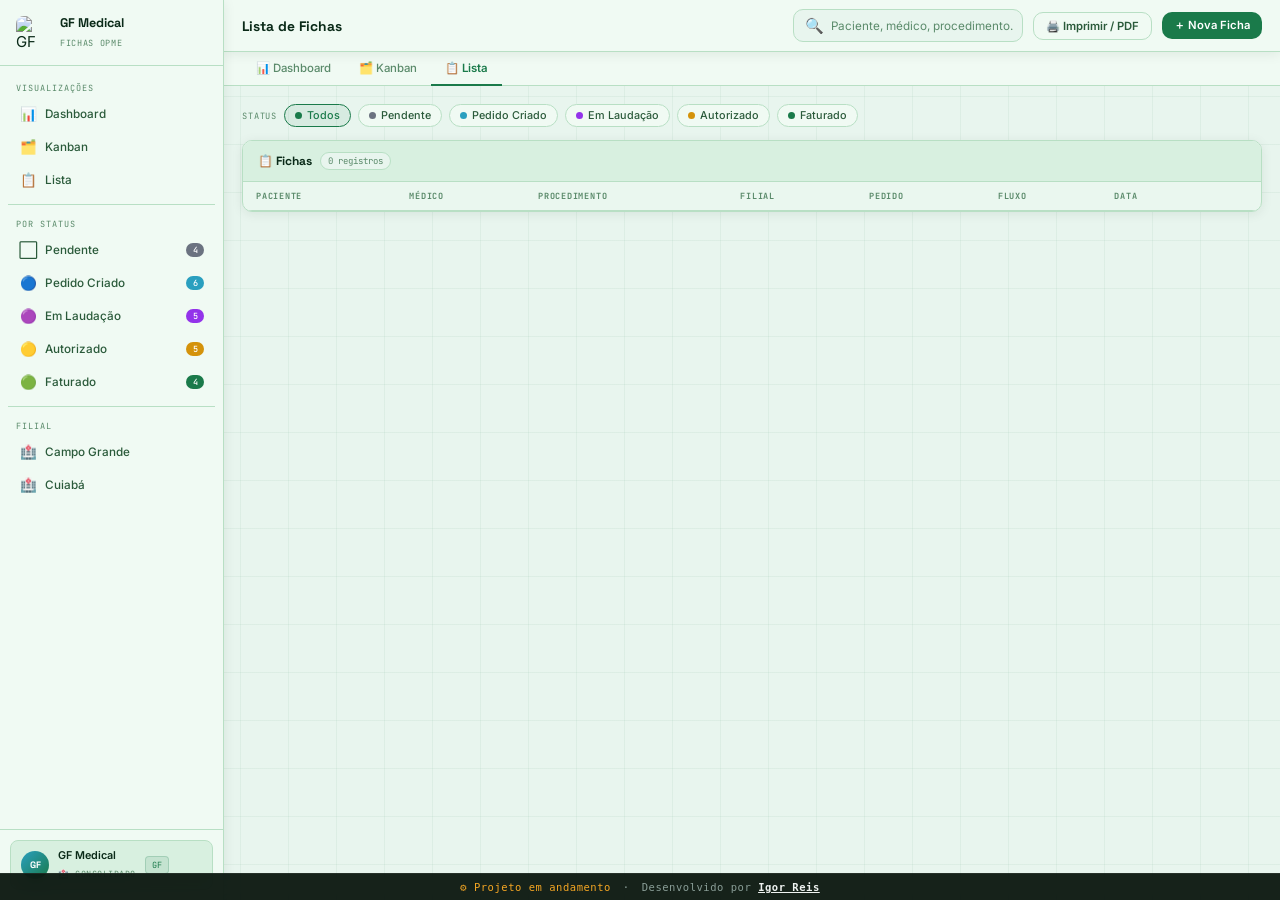
==== commit e3b41887: "feat: adiciona rodape Igor Reis na ficha OPME" ====
--- a/fichas-opme.html
+++ b/fichas-opme.html
@@ -56,9 +56,7 @@
 .logo-mark { display:flex; align-items:center; gap:10px; }
 .logo-icon {
   width:34px; height:34px; border-radius:8px; flex-shrink:0;
-  background:linear-gradient(135deg,var(--accent),var(--accent3));
-  display:flex; align-items:center; justify-content:center;
-  font-family:var(--display); font-weight:700; font-size:0.65rem; color:white; line-height:1.2; text-align:center;
+  object-fit:cover; display:block;
 }
 .logo-text strong { display:block; font-family:var(--display); font-size:0.84rem; font-weight:700; color:var(--text); }
 .logo-text span { font-family:var(--mono); font-size:0.57rem; color:var(--text3); letter-spacing:0.08em; text-transform:uppercase; }
@@ -409,42 +407,39 @@
 @media(max-width:1100px){ .kanban-board{grid-template-columns:repeat(3,1fr)} }
 @media(max-width:860px){ .stats-bar{grid-template-columns:repeat(3,1fr)} .dash-grid{grid-template-columns:1fr} }
 @media(max-width:680px){ .sidebar{transform:translateX(-100%)} .main{margin-left:0} .stats-bar{grid-template-columns:repeat(2,1fr)} }
+@media print {
+  .sidebar,.topbar,.vtabs,.fbar,.row-acts,.iflow,.sbox,.tbtn { display:none !important; }
+  .app { display:block !important; }
+  .main { margin-left:0 !important; }
+  #view-lista { display:block !important; padding:12px !important; }
+  body,.page-content { background:#fff !important; }
+  table { width:100%; border-collapse:collapse; }
+  th,td { border:1px solid #888; padding:5px 8px; font-size:0.72rem; color:#000 !important; background:#fff !important; }
+  thead th { background:#eee !important; font-weight:700; }
+}
 </style>
+<script type="module">
+  import { initializeApp } from "https://www.gstatic.com/firebasejs/10.12.2/firebase-app.js";
+  import { getFirestore, collection, onSnapshot } from "https://www.gstatic.com/firebasejs/10.12.2/firebase-firestore.js";
+  const configCBA = { apiKey:"AIzaSyCiPvYsGevYicQejvTsiC1j-64ziG2if58", authDomain:"gfcuiaba-53b8d.firebaseapp.com", projectId:"gfcuiaba-53b8d", storageBucket:"gfcuiaba-53b8d.firebasestorage.app", messagingSenderId:"105939167033", appId:"1:105939167033:web:991387fc634e3d5f0d6ae8" };
+  const configCGR = { apiKey:"AIzaSyCKQ0IFOO-8bQDqBN7oV1GTFbATmXI8MTI", authDomain:"gfcampogrande-3d886.firebaseapp.com", projectId:"gfcampogrande-3d886", storageBucket:"gfcampogrande-3d886.firebasestorage.app", messagingSenderId:"1089347107124", appId:"1:1089347107124:web:2cf047dff32b642c1ecd61" };
+  const appCBA = initializeApp(configCBA, 'opme_cba');
+  const appCGR = initializeApp(configCGR, 'opme_cgr');
+  window._dbCBA = getFirestore(appCBA);
+  window._dbCGR = getFirestore(appCGR);
+  window._fbModulesGF = { collection, onSnapshot };
+  window._fbReadyGF = true;
+</script>
 </head>
 <body>
 <!-- ── TELA DE LOGIN ── -->
-<div id="login-screen" class="login-screen">
-  <div class="login-box">
-    <div class="login-logo">
-      <div class="login-logo-icon">GF<br>MED</div>
-      <div class="login-logo-text">
-        <strong>GF Medical</strong>
-        <span>Fichas OPME</span>
-      </div>
-    </div>
-    <div id="login-filial-badge" class="login-filial-badge"></div>
-    <div class="login-title">Entrar no sistema</div>
-    <div class="login-sub" id="login-sub">Acesso restrito à filial autorizada</div>
-    <div class="login-field">
-      <label class="login-label">E-mail</label>
-      <input class="login-input" type="email" id="login-email" placeholder="seu@email.com">
-    </div>
-    <div class="login-field">
-      <label class="login-label">Senha</label>
-      <input class="login-input" type="password" id="login-senha" placeholder="••••••••" onkeydown="if(event.key==='Enter')doLogin()">
-    </div>
-    <button class="login-btn" onclick="doLogin()">Entrar</button>
-    <div class="login-error" id="login-error">E-mail ou senha incorretos.</div>
-  </div>
-</div>
-
-<div class="app" id="app-root" style="display:none">
+<div class="app" id="app-root" style="display:flex">
 
 <!-- ── SIDEBAR ── -->
 <aside class="sidebar">
   <div class="sidebar-logo">
     <div class="logo-mark">
-      <div class="logo-icon">GF<br>MED</div>
+      <img src="logo.jpg" class="logo-icon" alt="GF Medical">
       <div class="logo-text"><strong>GF Medical</strong><span>Fichas OPME</span></div>
     </div>
   </div>
@@ -471,7 +466,6 @@
       <div class="user-info"><strong id="user-name">—</strong><span id="sidebar-filial-label">Filial</span></div>
       <span class="ftag" id="sidebar-filial-tag">—</span>
     </div>
-    <button onclick="doLogout()" style="width:100%;margin-top:6px;padding:6px;border-radius:8px;border:1px solid var(--border);background:transparent;color:var(--text3);font-size:0.72rem;cursor:pointer;transition:all 0.13s;font-family:var(--sans);" onmouseover="this.style.background='var(--surface2)'" onmouseout="this.style.background='transparent'">Sair da conta</button>
   </div>
 </aside>
 
@@ -480,7 +474,7 @@
   <div class="topbar">
     <span class="page-title" id="page-title">Lista de Fichas</span>
     <div class="sbox"><span style="color:var(--text3)">🔍</span><input type="text" placeholder="Paciente, médico, procedimento…"></div>
-    <button class="tbtn tbtn-g">⬆️ Exportar</button>
+    <button class="tbtn tbtn-g" onclick="window.print()">🖨️ Imprimir / PDF</button>
     <button class="tbtn tbtn-p" onclick="openModal()">＋ Nova Ficha</button>
   </div>
 
@@ -624,120 +618,7 @@
 
   <!-- ══════════ KANBAN ══════════ -->
   <div id="view-kanban" style="display:none">
-    <div class="kanban-board">
-
-      <!-- PENDENTE -->
-      <div class="kcol">
-        <div class="kcol-head kh0">⬜ Pendente<span class="kcnt cnt0">4</span></div>
-        <div class="kcol-body kb0" id="col-0">
-          <div class="kcard" data-pac="João Silva Santos" data-status="0">
-            <div class="kcard-pac">João Silva Santos</div>
-            <div class="kcard-proc">Stent Coronário · Dr. Carlos Mendes</div>
-            <div class="kcard-bot"><span class="kcard-filial fc-cg">CG</span><span class="kcard-data">12/06</span></div>
-            <div class="kcard-actions">
-              <button class="kbtn kb-next" style="border-color:var(--s1-bd);color:var(--s1-c)" onclick="advance(this,1)">→ Criar Pedido</button>
-              <button class="kbtn kb-view">👁️</button>
-            </div>
-          </div>
-          <div class="kcard" data-pac="Pedro Albuquerque" data-status="0">
-            <div class="kcard-pac">Pedro Albuquerque</div>
-            <div class="kcard-proc">Valvuloplastia · Dr. Marcos Vieira</div>
-            <div class="kcard-bot"><span class="kcard-filial fc-cba">CBA</span><span class="kcard-data">11/06</span></div>
-            <div class="kcard-actions">
-              <button class="kbtn kb-next" style="border-color:var(--s1-bd);color:var(--s1-c)" onclick="advance(this,1)">→ Criar Pedido</button>
-              <button class="kbtn kb-view">👁️</button>
-            </div>
-          </div>
-        </div>
-      </div>
-
-      <!-- PEDIDO CRIADO -->
-      <div class="kcol">
-        <div class="kcol-head kh1">🔵 Pedido Criado<span class="kcnt cnt1">6</span></div>
-        <div class="kcol-body kb1" id="col-1">
-          <div class="kcard" data-pac="Maria Fernanda Costa" data-status="1">
-            <div class="kcard-pac">Maria Fernanda Costa</div>
-            <div class="kcard-proc">Endoprótese Aórtica · Dra. Ana Paula Lima</div>
-            <div class="kcard-bot"><span class="kcard-filial fc-cba">CBA</span><span class="kcard-data">11/06</span></div>
-            <div class="kcard-actions">
-              <button class="kbtn kb-next" style="border-color:var(--s2-bd);color:var(--s2-c)" onclick="advance(this,2)">→ Laudação</button>
-              <button class="kbtn kb-back" onclick="advance(this,0)">↩</button>
-              <button class="kbtn kb-view">👁️</button>
-            </div>
-          </div>
-          <div class="kcard" data-pac="Luciana Borges" data-status="1">
-            <div class="kcard-pac">Luciana Borges</div>
-            <div class="kcard-proc">Cateter Balão · Dr. Marcos Vieira</div>
-            <div class="kcard-bot"><span class="kcard-filial fc-cg">CG</span><span class="kcard-data">10/06</span></div>
-            <div class="kcard-actions">
-              <button class="kbtn kb-next" style="border-color:var(--s2-bd);color:var(--s2-c)" onclick="advance(this,2)">→ Laudação</button>
-              <button class="kbtn kb-back" onclick="advance(this,0)">↩</button>
-              <button class="kbtn kb-view">👁️</button>
-            </div>
-          </div>
-        </div>
-      </div>
-
-      <!-- EM LAUDAÇÃO -->
-      <div class="kcol">
-        <div class="kcol-head kh2">🟣 Em Laudação<span class="kcnt cnt2">5</span></div>
-        <div class="kcol-body kb2" id="col-2">
-          <div class="kcard" data-pac="Carlos Eduardo Melo" data-status="2">
-            <div class="kcard-pac">Carlos Eduardo Melo</div>
-            <div class="kcard-proc">Stent Periférico · Dra. Fernanda Souza</div>
-            <div class="kcard-bot"><span class="kcard-filial fc-cg">CG</span><span class="kcard-data">09/06</span></div>
-            <div class="kcard-actions">
-              <button class="kbtn kb-next" style="border-color:var(--s3-bd);color:var(--s3-c)" onclick="advance(this,3)">→ Autorizado</button>
-              <button class="kbtn kb-back" onclick="advance(this,1)">↩</button>
-              <button class="kbtn kb-view">👁️</button>
-            </div>
-          </div>
-          <div class="kcard" data-pac="Ana Clara Ramos" data-status="2">
-            <div class="kcard-pac">Ana Clara Ramos</div>
-            <div class="kcard-proc">Marca-passo · Dr. Paulo Rezende</div>
-            <div class="kcard-bot"><span class="kcard-filial fc-cba">CBA</span><span class="kcard-data">08/06</span></div>
-            <div class="kcard-actions">
-              <button class="kbtn kb-next" style="border-color:var(--s3-bd);color:var(--s3-c)" onclick="advance(this,3)">→ Autorizado</button>
-              <button class="kbtn kb-back" onclick="advance(this,1)">↩</button>
-              <button class="kbtn kb-view">👁️</button>
-            </div>
-          </div>
-        </div>
-      </div>
-
-      <!-- AUTORIZADO -->
-      <div class="kcol">
-        <div class="kcol-head kh3">🟡 Autorizado<span class="kcnt cnt3">5</span></div>
-        <div class="kcol-body kb3" id="col-3">
-          <div class="kcard" data-pac="Roberto Alves Neto" data-status="3">
-            <div class="kcard-pac">Roberto Alves Neto</div>
-            <div class="kcard-proc">Marca-passo Dupla Câmara · Dr. Paulo Rezende</div>
-            <div class="kcard-bot"><span class="kcard-filial fc-cg">CG</span><span class="kcard-data">10/06</span></div>
-            <div class="kcard-actions">
-              <button class="kbtn kb-next" style="border-color:var(--s4-bd);color:var(--s4-c)" onclick="advance(this,4)">→ Faturar</button>
-              <button class="kbtn kb-back" onclick="advance(this,2)">↩</button>
-              <button class="kbtn kb-view">👁️</button>
-            </div>
-          </div>
-        </div>
-      </div>
-
-      <!-- FATURADO -->
-      <div class="kcol">
-        <div class="kcol-head kh4">🟢 Faturado<span class="kcnt cnt4">4</span></div>
-        <div class="kcol-body kb4" id="col-4">
-          <div class="kcard" data-pac="Fernanda Moraes" data-status="4">
-            <div class="kcard-pac">Fernanda Moraes</div>
-            <div class="kcard-proc">Endoprótese Torácica · Dr. Carlos Mendes</div>
-            <div class="kcard-bot"><span class="kcard-filial fc-cg">CG</span><span class="kcard-data">07/06</span></div>
-            <div class="kcard-actions">
-              <button class="kbtn kb-view">👁️</button>
-            </div>
-          </div>
-        </div>
-      </div>
-
-    </div>
+    <div class="kanban-board" id="kanban-board"></div>
   </div><!-- /kanban -->
 
   <!-- ══════════ LISTA ══════════ -->
@@ -791,22 +672,22 @@
     </div>
     <div class="mbody">
       <div class="frow">
-        <div class="fg"><label class="flbl">Paciente *</label><input class="finput" type="text" placeholder="Nome completo"></div>
-        <div class="fg"><label class="flbl">Médico *</label><input class="finput" type="text" placeholder="Dr./Dra."></div>
+        <div class="fg"><label class="flbl">Paciente *</label><input class="finput" id="f-pac" type="text" placeholder="Nome completo"></div>
+        <div class="fg"><label class="flbl">Médico *</label><input class="finput" id="f-med" type="text" placeholder="Dr./Dra."></div>
       </div>
       <div class="frow">
-        <div class="fg"><label class="flbl">Procedimento *</label><input class="finput" type="text" placeholder="Ex: Stent Coronário"></div>
-        <div class="fg"><label class="flbl">Hospital</label><input class="finput" type="text" placeholder="Nome do hospital"></div>
+        <div class="fg"><label class="flbl">Procedimento *</label><input class="finput" id="f-proc" type="text" placeholder="Ex: Stent Coronário"></div>
+        <div class="fg"><label class="flbl">Hospital</label><input class="finput" id="f-hosp" type="text" placeholder="Nome do hospital"></div>
       </div>
       <div class="frow">
-        <div class="fg"><label class="flbl">Convênio</label><input class="finput" type="text" placeholder="Ex: Unimed, SUS, Bradesco"></div>
-        <div class="fg"><label class="flbl">Nº Pedido de Venda</label><input class="finput" type="text" placeholder="Ex: PV-2026-0412"></div>
+        <div class="fg"><label class="flbl">Convênio</label><input class="finput" id="f-conv" type="text" placeholder="Ex: Unimed, SUS, Bradesco"></div>
+        <div class="fg"><label class="flbl">Nº Pedido de Venda</label><input class="finput" id="f-pedido" type="text" placeholder="Ex: PV-2026-0412"></div>
       </div>
       <div class="frow">
         <div class="fg"><label class="flbl">Filial *</label>
-          <select class="finput"><option value="">Selecione…</option><option>Campo Grande (CG)</option><option>Cuiabá (CBA)</option></select>
+          <select class="finput" id="f-filial"><option value="CG">Campo Grande (CG)</option><option value="CBA">Cuiabá (CBA)</option></select>
         </div>
-        <div class="fg"><label class="flbl">Data da Cirurgia</label><input class="finput" type="date"></div>
+        <div class="fg"><label class="flbl">Data da Cirurgia</label><input class="finput" id="f-data" type="date"></div>
       </div>
       <div class="uploads-grid">
         <div class="uzone uzone-opme" id="zone-opme">
@@ -845,286 +726,131 @@
 <div class="toasts" id="toasts"></div>
 
 <script>
-// ── DADOS ──
 const STATUS = [
-  { label:'Pendente',     icon:'⬜', cls:'b0' },
-  { label:'Pedido Criado',icon:'🔵', cls:'b1' },
-  { label:'Em Laudação',  icon:'🟣', cls:'b2' },
-  { label:'Autorizado',   icon:'🟡', cls:'b3' },
-  { label:'Faturado',     icon:'🟢', cls:'b4' },
+  { label:'Pendente',      icon:'⬜', cls:'b0' },
+  { label:'Pedido Criado', icon:'🔵', cls:'b1' },
+  { label:'Em Laudação',   icon:'🟣', cls:'b2' },
+  { label:'Autorizado',    icon:'🟡', cls:'b3' },
+  { label:'Faturado',      icon:'🟢', cls:'b4' },
 ];
 
-const FICHAS = [
-  { pac:'João Silva Santos',    med:'Dr. Carlos Mendes',    proc:'Stent Coronário',           filial:'CG',  pedido:'PV-2026-0401', conv:'Unimed',  status:0, data:'12/06/26' },
-  { pac:'Maria Fernanda Costa', med:'Dra. Ana Paula Lima',  proc:'Endoprótese Aórtica',       filial:'CBA', pedido:'PV-2026-0395', conv:'Bradesco', status:1, data:'11/06/26' },
-  { pac:'Roberto Alves Neto',   med:'Dr. Paulo Rezende',    proc:'Marca-passo Dupla Câmara',  filial:'CG',  pedido:'PV-2026-0388', conv:'SUS',      status:3, data:'10/06/26' },
-  { pac:'Luciana Borges',       med:'Dr. Marcos Vieira',    proc:'Cateter Balão',             filial:'CBA', pedido:'PV-2026-0402', conv:'Amil',     status:1, data:'10/06/26' },
-  { pac:'Carlos Eduardo Melo',  med:'Dra. Fernanda Souza',  proc:'Stent Periférico',          filial:'CG',  pedido:'PV-2026-0390', conv:'Unimed',   status:2, data:'09/06/26' },
-  { pac:'Ana Clara Ramos',      med:'Dr. Paulo Rezende',    proc:'Valvuloplastia',            filial:'CBA', pedido:'PV-2026-0380', conv:'Bradesco', status:2, data:'08/06/26' },
-  { pac:'Pedro Albuquerque',    med:'Dr. Marcos Vieira',    proc:'Marca-passo Unicameral',    filial:'CG',  pedido:'—',            conv:'SUS',      status:0, data:'11/06/26' },
-  { pac:'Fernanda Moraes',      med:'Dr. Carlos Mendes',    proc:'Endoprótese Torácica',      filial:'CG',  pedido:'PV-2026-0370', conv:'Amil',     status:4, data:'07/06/26' },
-  { pac:'Ricardo Oliveira',     med:'Dra. Ana Paula Lima',  proc:'Stent Coronário DES',       filial:'CBA', pedido:'PV-2026-0392', conv:'Unimed',   status:3, data:'09/06/26' },
-  { pac:'Camila Duarte',        med:'Dr. Carlos Mendes',    proc:'Filtro de Veia Cava',       filial:'CG',  pedido:'PV-2026-0405', conv:'Bradesco', status:1, data:'12/06/26' },
-];
-
+let FICHAS = [];
 let curFilter = -1;
 
-// ── RENDER LISTA ──
+const FILIAL_CONFIG = 'CG';
+const FILIAL = {
+  CG:  { nome: 'Campo Grande', sigla: 'CG',  color: 'var(--accent)',  bg: 'rgba(26,122,74,0.10)',  bd: 'rgba(26,122,74,0.20)' },
+  CBA: { nome: 'Cuiabá',       sigla: 'CBA', color: 'var(--accent2)', bg: 'rgba(42,159,191,0.10)', bd: 'rgba(42,159,191,0.20)' },
+};
+let currentUser = { nome: 'GF Medical', email: 'admin@gfmedical.com.br', filial: 'ALL' };
+
+let _fichasCG = [], _fichasCBA = [];
+
+function waitFirebaseGF(cb) { if (window._fbReadyGF) { cb(); return; } setTimeout(() => waitFirebaseGF(cb), 50); }
+
 function renderLista(filter) {
-  const tbody = document.getElementById('tbody');
   const lista = filter === -1 ? FICHAS : FICHAS.filter(f => f.status === filter);
   document.getElementById('tcount').textContent = lista.length + ' registros';
-
-  tbody.innerHTML = lista.map((f,i) => {
+  document.getElementById('tbody').innerHTML = lista.map(f => {
     const s = f.status;
-    const filialBadge = f.filial === 'CG'
-      ? '<span class="kcard-filial fc-cg">CG</span>'
-      : '<span class="kcard-filial fc-cba">CBA</span>';
-    const pedidoSpan = f.pedido === '—'
-      ? '<span style="color:var(--text3);font-size:0.7rem;">— sem pedido</span>'
-      : `<span style="font-family:var(--mono);font-size:0.68rem;color:var(--text2);">${f.pedido}</span>`;
-
-    // Botões de fluxo inline
-    const btns = STATUS.map((st,si) => {
-      const cur = si === s;
-      return `<button class="iflow-btn${cur?' cur cur'+si:''}" onclick="changeStatus(${FICHAS.indexOf(f)},${si})">${si===s?'●':si+1}</button>${si<4?'<span class="iflow-arr">›</span>':''}`;
+    const fb = f.filial === 'CG' ? '<span class="kcard-filial fc-cg">CG</span>' : '<span class="kcard-filial fc-cba">CBA</span>';
+    const ped = (!f.pedido || f.pedido === '—') ? '<span style="color:var(--text3);font-size:0.7rem;">— sem pedido</span>' : `<span style="font-family:var(--mono);font-size:0.68rem;color:var(--text2);">${f.pedido}</span>`;
+    const btns = STATUS.map((st,si) => `<button class="iflow-btn${si===s?' cur cur'+si:''}" onclick="alert('Use o monitor da filial para alterar status')">${si===s?'●':si+1}</button>${si<4?'<span class="iflow-arr">›</span>':''}`).join('');
+    return `<tr data-status="${s}"><td class="td-pac">${f.pac||''}</td><td class="td-trunc">${f.med||''}</td><td class="td-trunc">${f.proc||''}</td><td>${fb}</td><td>${ped}</td><td><div class="iflow">${btns}</div></td><td class="td-mono">${f.data||''}</td><td><div class="row-acts"></div></td></tr>`;
+  }).join('');
+}
+
+function renderKanban() {
+  const board = document.getElementById('kanban-board'); if (!board) return;
+  board.innerHTML = STATUS.map((st, si) => {
+    const fichas = FICHAS.filter(f => f.status === si);
+    const cards = fichas.map(f => {
+      const fb = f.filial === 'CG' ? '<span class="kcard-filial fc-cg">CG</span>' : '<span class="kcard-filial fc-cba">CBA</span>';
+      return `<div class="kcard"><div class="kcard-pac">${f.pac||''}</div><div class="kcard-proc">${f.proc||''} · ${f.med||''}</div><div class="kcard-bot">${fb}<span class="kcard-data">${f.data||''}</span></div></div>`;
     }).join('');
-
-    return `<tr data-status="${s}">
-      <td class="td-pac">${f.pac}</td>
-      <td class="td-trunc">${f.med}</td>
-      <td class="td-trunc">${f.proc}</td>
-      <td>${filialBadge}</td>
-      <td>${pedidoSpan}</td>
-      <td><div class="iflow">${btns}</div></td>
-      <td class="td-mono">${f.data}</td>
-      <td><div class="row-acts"><button class="abtn">👁️</button><button class="abtn">✏️</button><button class="abtn">🗑️</button></div></td>
-    </tr>`;
+    return `<div class="kcol"><div class="kcol-head kh${si}">${st.icon} ${st.label}<span class="kcnt cnt${si}">${fichas.length}</span></div><div class="kcol-body kb${si}">${cards}</div></div>`;
   }).join('');
 }
 
-function changeStatus(idx, newStatus) {
-  const old = STATUS[FICHAS[idx].status].label;
-  FICHAS[idx].status = newStatus;
-  renderLista(curFilter);
-  toast(`${FICHAS[idx].pac} → ${STATUS[newStatus].label}`, 'ok');
-}
-
-// ── KANBAN ADVANCE ──
-function advance(btn, toStatus) {
-  const card = btn.closest('.kcard');
-  const pac = card.dataset.pac;
-  card.style.opacity = '0'; card.style.transform = 'scale(0.95)'; card.style.transition = 'all 0.15s';
-  setTimeout(() => {
-    card.style.transition = '';
-    card.style.opacity = ''; card.style.transform = '';
-
-    // Rebuild actions
-    const acts = card.querySelector('.kcard-actions');
-    acts.innerHTML = '';
-    if (toStatus < 4) {
-      const labels = [null,'→ Criar Pedido','→ Laudação','→ Autorizado','→ Faturar'];
-      const bds = ['','var(--s1-bd)','var(--s2-bd)','var(--s3-bd)','var(--s4-bd)'];
-      const cls = ['','var(--s1-c)','var(--s2-c)','var(--s3-c)','var(--s4-c)'];
-      const nb = toStatus+1;
-      acts.innerHTML = `<button class="kbtn kb-next" style="border-color:${bds[nb]};color:${cls[nb]}" onclick="advance(this,${nb})">${labels[nb]}</button>`;
-      if (toStatus > 0) acts.innerHTML += `<button class="kbtn kb-back" onclick="advance(this,${toStatus-1})">↩</button>`;
-    }
-    acts.innerHTML += `<button class="kbtn kb-view">👁️</button>`;
-
-    document.getElementById('col-'+toStatus).appendChild(card);
-    toast(`${pac} → ${STATUS[toStatus].label}`, 'ok');
-  }, 150);
-}
-
-// ── FILTROS LISTA ──
-function filterChip(chip, s) {
-  document.querySelectorAll('.fchip').forEach(c => c.classList.remove('on'));
-  chip.classList.add('on');
-  curFilter = s;
-  renderLista(s);
-}
-
-function filterS(s) {
-  curFilter = s;
-  renderLista(s);
-  document.querySelectorAll('.fchip').forEach((c,i) => c.classList.toggle('on', i === s+1));
-}
-
-document.querySelectorAll('.fbtn').forEach(btn => {
-  btn.addEventListener('click', () => {
-    document.querySelectorAll('.fbtn').forEach(b => b.classList.remove('on'));
-    btn.classList.add('on');
+function renderDashboard() {
+  const max = Math.max(...STATUS.map((_,si) => FICHAS.filter(f => f.status === si).length), 1);
+  STATUS.forEach((_,si) => {
+    const cnt = FICHAS.filter(f => f.status === si).length;
+    const el = document.querySelector(`.stat-card.sc${si} .stat-val`); if (el) el.textContent = cnt;
+    const fill = document.querySelector(`.funnel-fill.ff${si}`); if (fill) { fill.style.width=(cnt/max*100)+'%'; const sp=fill.querySelector('span'); if(sp) sp.textContent=cnt; }
+    const fc = document.querySelector(`.funnel-row:nth-child(${si+1}) .funnel-count`); if (fc) fc.textContent = cnt;
   });
-});
-
-// ── VIEWS ──
+}
+
+function mergeAndRender() {
+  FICHAS.splice(0, FICHAS.length, ..._fichasCG, ..._fichasCBA);
+  renderLista(curFilter); renderKanban(); renderDashboard();
+}
+
+async function saveModal() {
+  toast('No monitor consolidado, crie fichas pelo monitor da filial', 'err');
+}
+
+function iniciarFirebase() {
+  const { collection, onSnapshot } = window._fbModulesGF;
+  onSnapshot(collection(window._dbCGR, 'opme_fichas'), snap => {
+    _fichasCG = snap.docs.map(d => ({ _docId: d.id+'_cg', ...d.data(), filial: 'CG' }));
+    mergeAndRender();
+  });
+  onSnapshot(collection(window._dbCBA, 'opme_fichas'), snap => {
+    _fichasCBA = snap.docs.map(d => ({ _docId: d.id+'_cba', ...d.data(), filial: 'CBA' }));
+    mergeAndRender();
+  });
+}
+
+function filterChip(chip, s) { document.querySelectorAll('.fchip').forEach(c => c.classList.remove('on')); chip.classList.add('on'); curFilter = s; renderLista(s); }
+function filterS(s) { curFilter = s; renderLista(s); }
+document.querySelectorAll('.fbtn').forEach(btn => btn.addEventListener('click', () => { document.querySelectorAll('.fbtn').forEach(b => b.classList.remove('on')); btn.classList.add('on'); }));
+
 function go(v) {
-  ['dashboard','kanban','lista'].forEach(id => {
-    document.getElementById('view-'+id).style.display = id===v ? 'block' : 'none';
-    document.getElementById('tab-'+id).classList.toggle('active', id===v);
-  });
-  const titles = {dashboard:'Dashboard', kanban:'Kanban · Fluxo OPME', lista:'Lista de Fichas'};
-  document.getElementById('page-title').textContent = titles[v];
+  ['dashboard','kanban','lista'].forEach(id => { document.getElementById('view-'+id).style.display = id===v?'block':'none'; document.getElementById('tab-'+id).classList.toggle('active',id===v); });
+  document.getElementById('page-title').textContent = {dashboard:'Dashboard',kanban:'Kanban · Fluxo OPME',lista:'Lista de Fichas'}[v];
   document.querySelectorAll('.nav-item').forEach(n => n.classList.remove('active'));
 }
 
-// ── MODAL ──
 function openModal() { document.getElementById('modal').classList.add('open'); }
-
+function closeModal() { document.getElementById('modal').classList.remove('open'); }
 function selectFile(input, tipo) {
-  const file = input.files[0];
-  if (!file) return;
-  const fmt = (b) => b < 1024*1024 ? (b/1024).toFixed(0)+' KB' : (b/1024/1024).toFixed(1)+' MB';
+  const file = input.files[0]; if (!file) return;
+  const fmt = b => b < 1024*1024 ? (b/1024).toFixed(0)+' KB' : (b/1024/1024).toFixed(1)+' MB';
   document.getElementById('prev-'+tipo+'-name').textContent = file.name;
   document.getElementById('prev-'+tipo+'-size').textContent = fmt(file.size);
   document.getElementById('prev-'+tipo).classList.add('show');
   document.getElementById('zone-'+tipo).classList.add('has-file');
 }
-
 function removeFile(e, tipo) {
   e.preventDefault(); e.stopPropagation();
   document.getElementById('prev-'+tipo).classList.remove('show');
   document.getElementById('zone-'+tipo).classList.remove('has-file');
   document.getElementById('zone-'+tipo).querySelector('input[type=file]').value = '';
 }
-function closeModal() { document.getElementById('modal').classList.remove('open'); }
-function saveModal() { closeModal(); toast('Ficha salva com sucesso!','ok'); renderLista(curFilter); }
 document.getElementById('modal').addEventListener('click', e => { if(e.target===document.getElementById('modal')) closeModal(); });
 
-// ── TOAST ──
 function toast(msg, type='ok') {
-  const t = document.createElement('div');
-  t.className = 'toast t-'+type;
-  t.textContent = msg;
+  const t = document.createElement('div'); t.className = 'toast t-'+type; t.textContent = msg;
   document.getElementById('toasts').appendChild(t);
   setTimeout(() => { t.style.opacity='0'; t.style.transition='opacity 0.2s'; setTimeout(()=>t.remove(),200); }, 2800);
 }
 
-// ── CONFIGURAÇÃO DE FILIAL ──
-// Para deploy CG: mudar FILIAL_CONFIG para 'CG'
-// Para deploy CBA: mudar FILIAL_CONFIG para 'CBA'
-const FILIAL_CONFIG = 'CG'; // ← ALTERAR POR DEPLOY
-
-const FILIAL = {
-  CG:  { nome: 'Campo Grande', sigla: 'CG',  emoji: '🟢', color: 'var(--accent)',  bg: 'rgba(26,122,74,0.10)',  bd: 'rgba(26,122,74,0.20)',  cls: 'fc-cg'  },
-  CBA: { nome: 'Cuiabá',       sigla: 'CBA', emoji: '🔵', color: 'var(--accent2)', bg: 'rgba(42,159,191,0.10)', bd: 'rgba(42,159,191,0.20)', cls: 'fc-cba' },
-};
-
-// Usuários mock — substituir por Firebase Auth
-const USUARIOS = {
-  'cg@gfmedical.com.br':  { senha: 'gf2026', filial: 'CG',  nome: 'Igor Reis' },
-  'cba@gfmedical.com.br': { senha: 'gf2026', filial: 'CBA', nome: 'Ana Silva' },
-  'admin@gfmedical.com.br':{ senha: 'gf2026', filial: FILIAL_CONFIG, nome: 'Admin' },
-};
-
-let currentUser = null;
-
-// ── SETUP FILIAL NA TELA DE LOGIN ──
-(function setupLoginFilial() {
-  const f = FILIAL[FILIAL_CONFIG];
-  const badge = document.getElementById('login-filial-badge');
-  badge.textContent = f.emoji + ' Filial ' + f.nome;
-  badge.style.background = f.bg;
-  badge.style.border = '1px solid ' + f.bd;
-  badge.style.color = f.color;
-  document.getElementById('login-sub').textContent = 'Acesso restrito · Filial ' + f.nome;
-})();
-
-// ── LOGIN ──
-function doLogin() {
-  const email = document.getElementById('login-email').value.trim().toLowerCase();
-  const senha = document.getElementById('login-senha').value;
-  const err   = document.getElementById('login-error');
-  err.classList.remove('show');
-
-  const user = USUARIOS[email];
-  if (!user || user.senha !== senha) {
-    err.classList.add('show');
-    document.getElementById('login-senha').value = '';
-    return;
-  }
-  if (user.filial !== FILIAL_CONFIG) {
-    err.textContent = 'Seu acesso é para a filial ' + FILIAL[user.filial].nome + '.';
-    err.classList.add('show');
-    return;
-  }
-
-  currentUser = { ...user, email };
-  document.getElementById('login-screen').style.display = 'none';
-  document.getElementById('app-root').style.display = 'flex';
-  initApp();
-}
-
-// ── LOGOUT ──
-function doLogout() {
-  currentUser = null;
-  document.getElementById('login-screen').style.display = 'flex';
-  document.getElementById('app-root').style.display = 'none';
-  document.getElementById('login-email').value = '';
-  document.getElementById('login-senha').value = '';
-}
-
-// ── INIT APP (pós-login) ──
 function initApp() {
-  const f = FILIAL[FILIAL_CONFIG];
-
-  // Atualiza nome/filial no sidebar
-  document.getElementById('user-name').textContent = currentUser.nome;
-  document.getElementById('user-avatar').textContent = currentUser.nome.split(' ').map(p=>p[0]).slice(0,2).join('');
-  document.getElementById('sidebar-filial-tag').textContent = f.sigla;
-  document.getElementById('sidebar-filial-tag').style.background = f.bg;
-  document.getElementById('sidebar-filial-tag').style.color = f.color;
-  document.getElementById('sidebar-filial-tag').style.borderColor = f.bd;
-  document.getElementById('sidebar-filial-label').textContent = '🏥 ' + f.nome;
-
-  // Filtra fichas da filial
-  const fichasFilial = FICHAS.filter(fi => fi.filial === FILIAL_CONFIG);
-  // Substitui array global temporariamente para renderLista
-  window.FICHAS_FILIAL = fichasFilial;
-
-  go('lista');
-  document.getElementById('tab-lista').classList.add('active');
-  renderLista(-1);
-}
-
-// Sobrescreve renderLista para usar fichas da filial
-const _renderLista = renderLista;
-renderLista = function(filter) {
-  const fonte = window.FICHAS_FILIAL || FICHAS;
-  const tbody = document.getElementById('tbody');
-  const lista = filter === -1 ? fonte : fonte.filter(f => f.status === filter);
-  document.getElementById('tcount').textContent = lista.length + ' registros';
-
-  tbody.innerHTML = lista.map((f) => {
-    const s = f.status;
-    const filialBadge = f.filial === 'CG'
-      ? '<span class="kcard-filial fc-cg">CG</span>'
-      : '<span class="kcard-filial fc-cba">CBA</span>';
-    const pedidoSpan = f.pedido === '—'
-      ? '<span style="color:var(--text3);font-size:0.7rem;">— sem pedido</span>'
-      : `<span style="font-family:var(--mono);font-size:0.68rem;color:var(--text2);">${f.pedido}</span>`;
-    const btns = STATUS.map((st,si) => {
-      const cur = si === s;
-      return `<button class="iflow-btn${cur?' cur cur'+si:''}" onclick="changeStatus(${FICHAS.indexOf(f)},${si})">${si===s?'●':si+1}</button>${si<4?'<span class="iflow-arr">›</span>':''}`;
-    }).join('');
-
-    return `<tr data-status="${s}">
-      <td class="td-pac">${f.pac}</td>
-      <td class="td-trunc">${f.med}</td>
-      <td class="td-trunc">${f.proc}</td>
-      <td>${filialBadge}</td>
-      <td>${pedidoSpan}</td>
-      <td><div class="iflow">${btns}</div></td>
-      <td class="td-mono">${f.data}</td>
-      <td><div class="row-acts"><button class="abtn">👁️</button><button class="abtn">✏️</button><button class="abtn">🗑️</button></div></td>
-    </tr>`;
-  }).join('');
-};
-
-// Init — mostra só login
-go('lista');
-document.getElementById('tab-lista').classList.add('active');
+  document.getElementById('user-name').textContent = 'GF Medical';
+  document.getElementById('user-avatar').textContent = 'GF';
+  const tag = document.getElementById('sidebar-filial-tag');
+  if (tag) { tag.textContent = 'GF'; tag.style.background = 'rgba(26,122,74,0.10)'; tag.style.color = 'var(--accent)'; tag.style.borderColor = 'rgba(26,122,74,0.20)'; }
+  const lbl = document.getElementById('sidebar-filial-label');
+  if (lbl) lbl.textContent = '🏥 Consolidado';
+  go('lista'); document.getElementById('tab-lista').classList.add('active');
+  renderLista(-1); renderKanban(); renderDashboard();
+}
+
+initApp();
+waitFirebaseGF(iniciarFirebase);
 </script>
+<div style="position:fixed;bottom:0;left:0;right:0;background:rgba(6,18,10,0.93);backdrop-filter:blur(10px);border-top:1px solid rgba(255,255,255,0.07);padding:7px 24px;display:flex;align-items:center;justify-content:center;gap:12px;font-family:monospace;font-size:0.7rem;color:#8a9e97;z-index:9999;letter-spacing:0.05em;"><span style="color:#f5a623;">⚙ Projeto em andamento</span><span>·</span><span>Desenvolvido por <a href="https://devigorreis.github.io/portfolio/" target="_blank" style="color:#eef2f0;text-decoration:underline;font-weight:700;">Igor Reis</a></span></div>
 </body>
 </html>
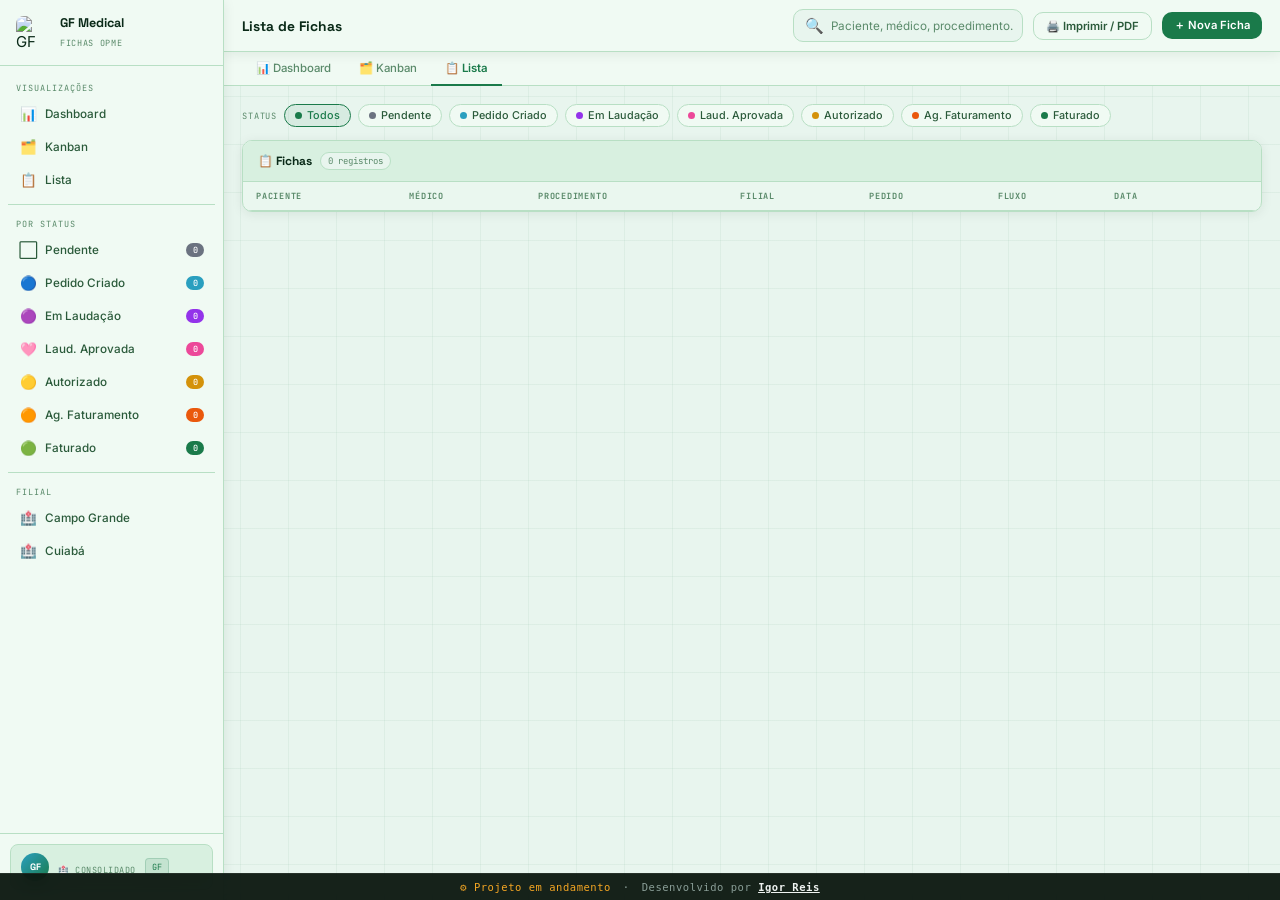
==== commit 38c5182d: "feat: adiciona status Laudação Aprovada (índice 3); ajusta todos os índices de status" ====
--- a/fichas-opme.html
+++ b/fichas-opme.html
@@ -28,12 +28,14 @@
   --shadow:   0 2px 12px rgba(10,42,24,0.08);
   --shadow-md:0 4px 24px rgba(10,42,24,0.12);
 
-  /* ── 5 STATUS ── */
+  /* ── 7 STATUS ── */
   --s0-c: #6b7280; --s0-bg: rgba(107,114,128,0.10); --s0-bd: rgba(107,114,128,0.25);
   --s1-c: #2a9fbf; --s1-bg: rgba(42,159,191,0.10);  --s1-bd: rgba(42,159,191,0.25);
   --s2-c: #9333ea; --s2-bg: rgba(147,51,234,0.10);  --s2-bd: rgba(147,51,234,0.25);
-  --s3-c: #d4920a; --s3-bg: rgba(212,146,10,0.10);  --s3-bd: rgba(212,146,10,0.25);
-  --s4-c: #1a7a4a; --s4-bg: rgba(26,122,74,0.10);   --s4-bd: rgba(26,122,74,0.25);
+  --s3-c: #ec4899; --s3-bg: rgba(236,72,153,0.10);  --s3-bd: rgba(236,72,153,0.25);
+  --s4-c: #d4920a; --s4-bg: rgba(212,146,10,0.10);  --s4-bd: rgba(212,146,10,0.25);
+  --s5-c: #ea580c; --s5-bg: rgba(234,88,12,0.10);   --s5-bd: rgba(234,88,12,0.25);
+  --s6-c: #1a7a4a; --s6-bg: rgba(26,122,74,0.10);   --s6-bd: rgba(26,122,74,0.25);
 }
 
 html { font-size: 15px; }
@@ -75,7 +77,8 @@
 
 /* status nav badges */
 .nb0 { background:var(--s0-c); } .nb1 { background:var(--s1-c); } .nb2 { background:var(--s2-c); }
-.nb3 { background:var(--s3-c); } .nb4 { background:var(--s4-c); }
+.nb3 { background:var(--s3-c); } .nb4 { background:var(--s4-c); } .nb5 { background:var(--s5-c); }
+.nb6 { background:var(--s6-c); }
 
 .sidebar-footer { padding:10px; border-top:1px solid var(--border); }
 .user-chip { display:flex; align-items:center; gap:9px; padding:8px 10px; border-radius:8px; background:var(--surface2); border:1px solid var(--border); }
@@ -123,6 +126,8 @@
 .b2 { color:var(--s2-c); background:var(--s2-bg); border-color:var(--s2-bd); }
 .b3 { color:var(--s3-c); background:var(--s3-bg); border-color:var(--s3-bd); }
 .b4 { color:var(--s4-c); background:var(--s4-bg); border-color:var(--s4-bd); }
+.b5 { color:var(--s5-c); background:var(--s5-bg); border-color:var(--s5-bd); }
+.b6 { color:var(--s6-c); background:var(--s6-bg); border-color:var(--s6-bd); }
 
 /* ══ PIPELINE PROGRESS BAR ══ */
 .flow-bar {
@@ -141,18 +146,23 @@
 .flow-step-circle.s2 { border-color:var(--s2-c); color:var(--s2-c); }
 .flow-step-circle.s3 { border-color:var(--s3-c); color:var(--s3-c); }
 .flow-step-circle.s4 { border-color:var(--s4-c); color:var(--s4-c); }
+.flow-step-circle.s5 { border-color:var(--s5-c); color:var(--s5-c); }
+.flow-step-circle.s6 { border-color:var(--s6-c); color:var(--s6-c); }
 .flow-step-circle.done { color:white; }
 .flow-step-circle.done.s0 { background:var(--s0-c); }
 .flow-step-circle.done.s1 { background:var(--s1-c); }
 .flow-step-circle.done.s2 { background:var(--s2-c); }
 .flow-step-circle.done.s3 { background:var(--s3-c); }
 .flow-step-circle.done.s4 { background:var(--s4-c); }
+.flow-step-circle.done.s5 { background:var(--s5-c); }
+.flow-step-circle.done.s6 { background:var(--s6-c); }
 .flow-step-circle.current { transform:scale(1.15); box-shadow:0 0 0 4px rgba(0,0,0,0.08); }
 .flow-step-name { font-family:var(--mono); font-size:0.58rem; letter-spacing:0.05em; text-transform:uppercase; margin-top:5px; text-align:center; color:var(--text3); }
 .flow-step-name.active-name { font-weight:600; }
 .flow-step-name.n0 { color:var(--s0-c); } .flow-step-name.n1 { color:var(--s1-c); }
 .flow-step-name.n2 { color:var(--s2-c); } .flow-step-name.n3 { color:var(--s3-c); }
-.flow-step-name.n4 { color:var(--s4-c); }
+.flow-step-name.n4 { color:var(--s4-c); } .flow-step-name.n5 { color:var(--s5-c); }
+.flow-step-name.n6 { color:var(--s6-c); }
 .flow-connector {
   flex:1; height:2px; margin-top:-16px; position:relative; z-index:1;
   background:var(--border); border-radius:2px; overflow:hidden;
@@ -160,7 +170,7 @@
 .flow-connector-fill { height:100%; border-radius:2px; transition:width 0.4s; }
 
 /* ══ STATS BAR ══ */
-.stats-bar { display:grid; grid-template-columns:repeat(5,1fr); gap:10px; margin-bottom:18px; }
+.stats-bar { display:grid; grid-template-columns:repeat(7,1fr); gap:10px; margin-bottom:18px; }
 .stat-card {
   background:var(--surface); border:1px solid var(--border); border-radius:var(--radius);
   padding:12px 14px; box-shadow:var(--shadow); position:relative; overflow:hidden; cursor:pointer; transition:transform 0.13s;
@@ -169,7 +179,8 @@
 .stat-card::before { content:''; position:absolute; top:0;left:0;right:0; height:3px; }
 .sc0::before { background:var(--s0-c); } .sc1::before { background:var(--s1-c); }
 .sc2::before { background:var(--s2-c); } .sc3::before { background:var(--s3-c); }
-.sc4::before { background:var(--s4-c); }
+.sc4::before { background:var(--s4-c); } .sc5::before { background:var(--s5-c); }
+.sc6::before { background:var(--s6-c); }
 .stat-lbl { font-family:var(--mono); font-size:0.57rem; letter-spacing:0.09em; text-transform:uppercase; color:var(--text3); margin-bottom:4px; }
 .stat-val { font-family:var(--display); font-size:1.7rem; font-weight:700; color:var(--text); line-height:1; }
 .stat-sub { font-size:0.65rem; color:var(--text3); margin-top:2px; }
@@ -190,7 +201,8 @@
 .funnel-count { font-family:var(--mono); font-size:0.65rem; color:var(--text3); width:18px; text-align:right; flex-shrink:0; }
 .ff0 { background:var(--s0-c); } .ff1 { background:var(--s1-c); }
 .ff2 { background:var(--s2-c); } .ff3 { background:var(--s3-c); }
-.ff4 { background:var(--s4-c); }
+.ff4 { background:var(--s4-c); } .ff5 { background:var(--s5-c); }
+.ff6 { background:var(--s6-c); }
 
 /* Atividade */
 .act-list { display:flex; flex-direction:column; }
@@ -203,7 +215,7 @@
 .act-time { font-family:var(--mono); font-size:0.6rem; color:var(--text3); flex-shrink:0; }
 
 /* ══ KANBAN ══ */
-.kanban-board { display:grid; grid-template-columns:repeat(5,1fr); gap:10px; align-items:start; }
+.kanban-board { display:grid; grid-template-columns:repeat(7,1fr); gap:10px; align-items:start; }
 .kcol { border-radius:var(--radius); overflow:hidden; }
 .kcol-head {
   padding:9px 11px; display:flex; align-items:center; gap:6px;
@@ -215,8 +227,10 @@
 .kh2 { background:var(--s2-bg); border-color:var(--s2-bd); color:var(--s2-c); }
 .kh3 { background:var(--s3-bg); border-color:var(--s3-bd); color:var(--s3-c); }
 .kh4 { background:var(--s4-bg); border-color:var(--s4-bd); color:var(--s4-c); }
+.kh5 { background:var(--s5-bg); border-color:var(--s5-bd); color:var(--s5-c); }
+.kh6 { background:var(--s6-bg); border-color:var(--s6-bd); color:var(--s6-c); }
 .kcnt { font-family:var(--mono); font-size:0.6rem; font-weight:600; padding:2px 6px; border-radius:20px; margin-left:auto; color:white; }
-.cnt0{background:var(--s0-c);} .cnt1{background:var(--s1-c);} .cnt2{background:var(--s2-c);} .cnt3{background:var(--s3-c);} .cnt4{background:var(--s4-c);}
+.cnt0{background:var(--s0-c);} .cnt1{background:var(--s1-c);} .cnt2{background:var(--s2-c);} .cnt3{background:var(--s3-c);} .cnt4{background:var(--s4-c);} .cnt5{background:var(--s5-c);} .cnt6{background:var(--s6-c);}
 .kcol-body {
   min-height:160px; padding:7px; display:flex; flex-direction:column; gap:7px;
   border:1px solid; border-top:none; border-radius:0 0 var(--radius) var(--radius);
@@ -224,8 +238,10 @@
 .kb0{background:rgba(107,114,128,0.03);border-color:var(--s0-bd);}
 .kb1{background:rgba(42,159,191,0.03);border-color:var(--s1-bd);}
 .kb2{background:rgba(147,51,234,0.03);border-color:var(--s2-bd);}
-.kb3{background:rgba(212,146,10,0.03);border-color:var(--s3-bd);}
-.kb4{background:rgba(26,122,74,0.03);border-color:var(--s4-bd);}
+.kb3{background:rgba(236,72,153,0.03);border-color:var(--s3-bd);}
+.kb4{background:rgba(212,146,10,0.03);border-color:var(--s4-bd);}
+.kb5{background:rgba(234,88,12,0.03);border-color:var(--s5-bd);}
+.kb6{background:rgba(26,122,74,0.03);border-color:var(--s6-bd);}
 
 .kcard {
   background:var(--surface); border:1px solid var(--border); border-radius:8px;
@@ -295,7 +311,8 @@
 .iflow-btn:hover { border-color:var(--accent); color:var(--accent); }
 .iflow-btn.cur { color:white; border-color:transparent; }
 .cur0{background:var(--s0-c);} .cur1{background:var(--s1-c);} .cur2{background:var(--s2-c);}
-.cur3{background:var(--s3-c);} .cur4{background:var(--s4-c);}
+.cur3{background:var(--s3-c);} .cur4{background:var(--s4-c);} .cur5{background:var(--s5-c);}
+.cur6{background:var(--s6-c);}
 .iflow-arr { color:var(--border2); font-size:0.6rem; padding:0 1px; }
 
 .row-acts { display:flex; gap:3px; opacity:0; transition:opacity 0.12s; }
@@ -450,11 +467,13 @@
     <a class="nav-item active" onclick="go('lista')" href="#"><span class="nav-icon">📋</span> Lista</a>
     <div class="sdiv"></div>
     <div class="slabel">Por status</div>
-    <a class="nav-item" href="#"><span class="nav-icon">⬜</span> Pendente<span class="nbadge nb0">4</span></a>
-    <a class="nav-item" href="#"><span class="nav-icon">🔵</span> Pedido Criado<span class="nbadge nb1">6</span></a>
-    <a class="nav-item" href="#"><span class="nav-icon">🟣</span> Em Laudação<span class="nbadge nb2">5</span></a>
-    <a class="nav-item" href="#"><span class="nav-icon">🟡</span> Autorizado<span class="nbadge nb3">5</span></a>
-    <a class="nav-item" href="#"><span class="nav-icon">🟢</span> Faturado<span class="nbadge nb4">4</span></a>
+    <a class="nav-item" onclick="go('lista');filterS(0)" href="#"><span class="nav-icon">⬜</span> Pendente<span class="nbadge nb0" id="snb0">0</span></a>
+    <a class="nav-item" onclick="go('lista');filterS(1)" href="#"><span class="nav-icon">🔵</span> Pedido Criado<span class="nbadge nb1" id="snb1">0</span></a>
+    <a class="nav-item" onclick="go('lista');filterS(2)" href="#"><span class="nav-icon">🟣</span> Em Laudação<span class="nbadge nb2" id="snb2">0</span></a>
+    <a class="nav-item" onclick="go('lista');filterS(3)" href="#"><span class="nav-icon">🩷</span> Laud. Aprovada<span class="nbadge nb3" id="snb3">0</span></a>
+    <a class="nav-item" onclick="go('lista');filterS(4)" href="#"><span class="nav-icon">🟡</span> Autorizado<span class="nbadge nb4" id="snb4">0</span></a>
+    <a class="nav-item" onclick="go('lista');filterS(5)" href="#"><span class="nav-icon">🟠</span> Ag. Faturamento<span class="nbadge nb5" id="snb5">0</span></a>
+    <a class="nav-item" onclick="go('lista');filterS(6)" href="#"><span class="nav-icon">🟢</span> Faturado<span class="nbadge nb6" id="snb6">0</span></a>
     <div class="sdiv"></div>
     <div class="slabel">Filial</div>
     <a class="nav-item" href="#"><span class="nav-icon">🏥</span> Campo Grande</a>
@@ -463,7 +482,7 @@
   <div class="sidebar-footer">
     <div class="user-chip">
       <div class="user-avatar" id="user-avatar">?</div>
-      <div class="user-info"><strong id="user-name">—</strong><span id="sidebar-filial-label">Filial</span></div>
+      <div class="user-info"><span id="sidebar-filial-label">Filial</span></div>
       <span class="ftag" id="sidebar-filial-tag">—</span>
     </div>
   </div>
@@ -490,19 +509,25 @@
   <div id="view-dashboard" style="display:none">
     <div class="stats-bar">
       <div class="stat-card sc0" onclick="go('lista');filterS(0)">
-        <div class="stat-lbl">Pendente</div><div class="stat-val">4</div><div class="stat-sub">Aguardando pedido</div>
+        <div class="stat-lbl">Pendente</div><div class="stat-val">0</div><div class="stat-sub">Aguardando pedido</div>
       </div>
       <div class="stat-card sc1" onclick="go('lista');filterS(1)">
-        <div class="stat-lbl">Pedido Criado</div><div class="stat-val">6</div><div class="stat-sub">Enviado ao comercial</div>
+        <div class="stat-lbl">Pedido Criado</div><div class="stat-val">0</div><div class="stat-sub">Enviado ao comercial</div>
       </div>
       <div class="stat-card sc2" onclick="go('lista');filterS(2)">
-        <div class="stat-lbl">Em Laudação</div><div class="stat-val">5</div><div class="stat-sub">No convênio</div>
+        <div class="stat-lbl">Em Laudação</div><div class="stat-val">0</div><div class="stat-sub">No convênio</div>
       </div>
       <div class="stat-card sc3" onclick="go('lista');filterS(3)">
-        <div class="stat-lbl">Autorizado</div><div class="stat-val">5</div><div class="stat-sub">Pronto p/ faturar</div>
+        <div class="stat-lbl">Laud. Aprovada</div><div class="stat-val">0</div><div class="stat-sub">Convênio aprovou</div>
       </div>
       <div class="stat-card sc4" onclick="go('lista');filterS(4)">
-        <div class="stat-lbl">Faturado</div><div class="stat-val">4</div><div class="stat-sub">Concluído</div>
+        <div class="stat-lbl">Autorizado</div><div class="stat-val">0</div><div class="stat-sub">Laudação aprovada</div>
+      </div>
+      <div class="stat-card sc5" onclick="go('lista');filterS(5)">
+        <div class="stat-lbl">Ag. Faturamento</div><div class="stat-val">0</div><div class="stat-sub">Aguardando faturar</div>
+      </div>
+      <div class="stat-card sc6" onclick="go('lista');filterS(6)">
+        <div class="stat-lbl">Faturado</div><div class="stat-val">0</div><div class="stat-sub">Concluído</div>
       </div>
     </div>
 
@@ -514,32 +539,42 @@
           <div class="funnel">
             <div class="funnel-row">
               <span class="funnel-name" style="color:var(--s0-c)">Pendente</span>
-              <div class="funnel-track"><div class="funnel-fill ff0" style="width:100%"><span>4</span></div></div>
-              <span class="funnel-count">4</span>
+              <div class="funnel-track"><div class="funnel-fill ff0" style="width:100%"><span>0</span></div></div>
+              <span class="funnel-count">0</span>
             </div>
             <div class="funnel-row">
               <span class="funnel-name" style="color:var(--s1-c)">Pedido Criado</span>
-              <div class="funnel-track"><div class="funnel-fill ff1" style="width:83%"><span>6</span></div></div>
-              <span class="funnel-count">6</span>
+              <div class="funnel-track"><div class="funnel-fill ff1" style="width:0%"><span>0</span></div></div>
+              <span class="funnel-count">0</span>
             </div>
             <div class="funnel-row">
               <span class="funnel-name" style="color:var(--s2-c)">Em Laudação</span>
-              <div class="funnel-track"><div class="funnel-fill ff2" style="width:67%"><span>5</span></div></div>
-              <span class="funnel-count">5</span>
-            </div>
-            <div class="funnel-row">
-              <span class="funnel-name" style="color:var(--s3-c)">Autorizado</span>
-              <div class="funnel-track"><div class="funnel-fill ff3" style="width:50%"><span>5</span></div></div>
-              <span class="funnel-count">5</span>
-            </div>
-            <div class="funnel-row">
-              <span class="funnel-name" style="color:var(--s4-c)">Faturado</span>
-              <div class="funnel-track"><div class="funnel-fill ff4" style="width:33%"><span>4</span></div></div>
-              <span class="funnel-count">4</span>
+              <div class="funnel-track"><div class="funnel-fill ff2" style="width:0%"><span>0</span></div></div>
+              <span class="funnel-count">0</span>
+            </div>
+            <div class="funnel-row">
+              <span class="funnel-name" style="color:var(--s3-c)">Laud. Aprovada</span>
+              <div class="funnel-track"><div class="funnel-fill ff3" style="width:0%"><span>0</span></div></div>
+              <span class="funnel-count">0</span>
+            </div>
+            <div class="funnel-row">
+              <span class="funnel-name" style="color:var(--s4-c)">Autorizado</span>
+              <div class="funnel-track"><div class="funnel-fill ff4" style="width:0%"><span>0</span></div></div>
+              <span class="funnel-count">0</span>
+            </div>
+            <div class="funnel-row">
+              <span class="funnel-name" style="color:var(--s5-c)">Ag. Faturamento</span>
+              <div class="funnel-track"><div class="funnel-fill ff5" style="width:0%"><span>0</span></div></div>
+              <span class="funnel-count">0</span>
+            </div>
+            <div class="funnel-row">
+              <span class="funnel-name" style="color:var(--s6-c)">Faturado</span>
+              <div class="funnel-track"><div class="funnel-fill ff6" style="width:0%"><span>0</span></div></div>
+              <span class="funnel-count">0</span>
             </div>
           </div>
           <div style="margin-top:14px;padding-top:12px;border-top:1px solid var(--border);font-family:var(--mono);font-size:0.6rem;color:var(--text3);">
-            Total no fluxo: <strong style="color:var(--text)">24 fichas</strong> · Taxa de faturamento: <strong style="color:var(--s4-c)">67%</strong>
+            Total no fluxo: <strong id="dash-total" style="color:var(--text)">—</strong> · Taxa de faturamento: <strong id="dash-fatur" style="color:var(--s6-c)">—</strong>
           </div>
         </div>
       </div>
@@ -549,35 +584,11 @@
         <div class="dcard-head">🕐 Atividade Recente</div>
         <div class="dcard-body" style="padding:0 14px;">
           <div class="act-list">
-            <div class="act-item"><div class="act-dot" style="background:var(--s3-c)"></div><div class="act-info"><div class="act-name">Maria Fernanda Costa</div><div class="act-desc">Pedido Criado → Autorizado</div></div><span class="act-time">há 8min</span></div>
+            <div class="act-item"><div class="act-dot" style="background:var(--s3-c)"></div><div class="act-info"><div class="act-name">Maria Fernanda Costa</div><div class="act-desc">Em Laudação → Laud. Aprovada</div></div><span class="act-time">há 8min</span></div>
             <div class="act-item"><div class="act-dot" style="background:var(--s2-c)"></div><div class="act-info"><div class="act-name">João Silva Santos</div><div class="act-desc">Pedido Criado → Em Laudação</div></div><span class="act-time">há 23min</span></div>
-            <div class="act-item"><div class="act-dot" style="background:var(--s4-c)"></div><div class="act-info"><div class="act-name">Roberto Alves Neto</div><div class="act-desc">Autorizado → Faturado</div></div><span class="act-time">há 1h</span></div>
+            <div class="act-item"><div class="act-dot" style="background:var(--s5-c)"></div><div class="act-info"><div class="act-name">Roberto Alves Neto</div><div class="act-desc">Autorizado → Ag. Faturamento</div></div><span class="act-time">há 1h</span></div>
             <div class="act-item"><div class="act-dot" style="background:var(--s1-c)"></div><div class="act-info"><div class="act-name">Ana Clara Ramos</div><div class="act-desc">Ficha criada · Pedido Criado</div></div><span class="act-time">há 2h</span></div>
             <div class="act-item"><div class="act-dot" style="background:var(--s0-c)"></div><div class="act-info"><div class="act-name">Pedro Albuquerque</div><div class="act-desc">Ficha recebida · Pendente</div></div><span class="act-time">há 3h</span></div>
-          </div>
-        </div>
-      </div>
-
-      <!-- Por filial -->
-      <div class="dcard">
-        <div class="dcard-head">🏥 Por Filial</div>
-        <div class="dcard-body">
-          <div style="display:grid;grid-template-columns:1fr 1fr;gap:10px;margin-bottom:14px;">
-            <div style="text-align:center;padding:12px;background:rgba(26,122,74,0.06);border:1px solid rgba(26,122,74,0.15);border-radius:8px;">
-              <div style="font-family:var(--mono);font-size:0.57rem;text-transform:uppercase;letter-spacing:0.08em;color:var(--accent);margin-bottom:3px;">Campo Grande</div>
-              <div style="font-family:var(--display);font-size:1.7rem;font-weight:700;color:var(--text);">14</div>
-              <div style="font-size:0.65rem;color:var(--text3);">58% do total</div>
-            </div>
-            <div style="text-align:center;padding:12px;background:rgba(42,159,191,0.06);border:1px solid rgba(42,159,191,0.15);border-radius:8px;">
-              <div style="font-family:var(--mono);font-size:0.57rem;text-transform:uppercase;letter-spacing:0.08em;color:var(--accent2);margin-bottom:3px;">Cuiabá</div>
-              <div style="font-family:var(--display);font-size:1.7rem;font-weight:700;color:var(--text);">10</div>
-              <div style="font-size:0.65rem;color:var(--text3);">42% do total</div>
-            </div>
-          </div>
-          <div style="font-family:var(--mono);font-size:0.57rem;text-transform:uppercase;letter-spacing:0.08em;color:var(--text3);margin-bottom:8px;">Em laudação por filial</div>
-          <div class="funnel">
-            <div class="funnel-row"><span class="funnel-name" style="color:var(--accent)">CG</span><div class="funnel-track"><div class="funnel-fill" style="width:60%;background:var(--accent)"></div></div><span class="funnel-count">3</span></div>
-            <div class="funnel-row"><span class="funnel-name" style="color:var(--accent2)">CBA</span><div class="funnel-track"><div class="funnel-fill" style="width:40%;background:var(--accent2)"></div></div><span class="funnel-count">2</span></div>
           </div>
         </div>
       </div>
@@ -598,14 +609,24 @@
               <span class="funnel-count" style="font-family:var(--mono);font-size:0.62rem;width:36px;">12h</span>
             </div>
             <div class="funnel-row">
-              <span class="funnel-name" style="color:var(--s2-c);font-size:0.7rem;">Laudação → Autor.</span>
+              <span class="funnel-name" style="color:var(--s2-c);font-size:0.7rem;">Laudação → Aprov.</span>
               <div class="funnel-track" style="height:14px;"><div class="funnel-fill ff2" style="width:100%;height:100%"></div></div>
               <span class="funnel-count" style="font-family:var(--mono);font-size:0.62rem;width:36px;">5 dias</span>
             </div>
             <div class="funnel-row">
-              <span class="funnel-name" style="color:var(--s3-c);font-size:0.7rem;">Autor. → Faturado</span>
-              <div class="funnel-track" style="height:14px;"><div class="funnel-fill ff3" style="width:40%;height:100%"></div></div>
+              <span class="funnel-name" style="color:var(--s3-c);font-size:0.7rem;">Aprov. → Autor.</span>
+              <div class="funnel-track" style="height:14px;"><div class="funnel-fill ff3" id="tm3" style="width:30%;height:100%"></div></div>
+              <span class="funnel-count" style="font-family:var(--mono);font-size:0.62rem;width:36px;">1 dia</span>
+            </div>
+            <div class="funnel-row">
+              <span class="funnel-name" style="color:var(--s4-c);font-size:0.7rem;">Autor. → Ag.Fat.</span>
+              <div class="funnel-track" style="height:14px;"><div class="funnel-fill ff4" id="tm4" style="width:40%;height:100%"></div></div>
               <span class="funnel-count" style="font-family:var(--mono);font-size:0.62rem;width:36px;">2 dias</span>
+            </div>
+            <div class="funnel-row">
+              <span class="funnel-name" style="color:var(--s5-c);font-size:0.7rem;">Ag.Fat. → Faturado</span>
+              <div class="funnel-track" style="height:14px;"><div class="funnel-fill ff5" id="tm5" style="width:20%;height:100%"></div></div>
+              <span class="funnel-count" style="font-family:var(--mono);font-size:0.62rem;width:36px;">1 dia</span>
             </div>
           </div>
           <div style="margin-top:14px;padding-top:12px;border-top:1px solid var(--border);font-family:var(--mono);font-size:0.6rem;color:var(--text3);">
@@ -629,8 +650,10 @@
       <div class="fchip" onclick="filterChip(this,0)"><span class="fdot" style="background:var(--s0-c)"></span> Pendente</div>
       <div class="fchip" onclick="filterChip(this,1)"><span class="fdot" style="background:var(--s1-c)"></span> Pedido Criado</div>
       <div class="fchip" onclick="filterChip(this,2)"><span class="fdot" style="background:var(--s2-c)"></span> Em Laudação</div>
-      <div class="fchip" onclick="filterChip(this,3)"><span class="fdot" style="background:var(--s3-c)"></span> Autorizado</div>
-      <div class="fchip" onclick="filterChip(this,4)"><span class="fdot" style="background:var(--s4-c)"></span> Faturado</div>
+      <div class="fchip" onclick="filterChip(this,3)"><span class="fdot" style="background:var(--s3-c)"></span> Laud. Aprovada</div>
+      <div class="fchip" onclick="filterChip(this,4)"><span class="fdot" style="background:var(--s4-c)"></span> Autorizado</div>
+      <div class="fchip" onclick="filterChip(this,5)"><span class="fdot" style="background:var(--s5-c)"></span> Ag. Faturamento</div>
+      <div class="fchip" onclick="filterChip(this,6)"><span class="fdot" style="background:var(--s6-c)"></span> Faturado</div>
 
     </div>
 
@@ -727,11 +750,13 @@
 
 <script>
 const STATUS = [
-  { label:'Pendente',      icon:'⬜', cls:'b0' },
-  { label:'Pedido Criado', icon:'🔵', cls:'b1' },
-  { label:'Em Laudação',   icon:'🟣', cls:'b2' },
-  { label:'Autorizado',    icon:'🟡', cls:'b3' },
-  { label:'Faturado',      icon:'🟢', cls:'b4' },
+  { label:'Pendente',          icon:'⬜', cls:'b0' },
+  { label:'Pedido Criado',     icon:'🔵', cls:'b1' },
+  { label:'Em Laudação',       icon:'🟣', cls:'b2' },
+  { label:'Laud. Aprovada',    icon:'🩷', cls:'b3' },
+  { label:'Autorizado',        icon:'🟡', cls:'b4' },
+  { label:'Ag. Faturamento',   icon:'🟠', cls:'b5' },
+  { label:'Faturado',          icon:'🟢', cls:'b6' },
 ];
 
 let FICHAS = [];
@@ -755,7 +780,7 @@
     const s = f.status;
     const fb = f.filial === 'CG' ? '<span class="kcard-filial fc-cg">CG</span>' : '<span class="kcard-filial fc-cba">CBA</span>';
     const ped = (!f.pedido || f.pedido === '—') ? '<span style="color:var(--text3);font-size:0.7rem;">— sem pedido</span>' : `<span style="font-family:var(--mono);font-size:0.68rem;color:var(--text2);">${f.pedido}</span>`;
-    const btns = STATUS.map((st,si) => `<button class="iflow-btn${si===s?' cur cur'+si:''}" onclick="alert('Use o monitor da filial para alterar status')">${si===s?'●':si+1}</button>${si<4?'<span class="iflow-arr">›</span>':''}`).join('');
+    const btns = STATUS.map((st,si) => `<button class="iflow-btn${si===s?' cur cur'+si:''}" onclick="alert('Use o monitor da filial para alterar status')">${si===s?'●':si+1}</button>${si<6?'<span class="iflow-arr">›</span>':''}`).join('');
     return `<tr data-status="${s}"><td class="td-pac">${f.pac||''}</td><td class="td-trunc">${f.med||''}</td><td class="td-trunc">${f.proc||''}</td><td>${fb}</td><td>${ped}</td><td><div class="iflow">${btns}</div></td><td class="td-mono">${f.data||''}</td><td><div class="row-acts"></div></td></tr>`;
   }).join('');
 }
@@ -777,9 +802,14 @@
   STATUS.forEach((_,si) => {
     const cnt = FICHAS.filter(f => f.status === si).length;
     const el = document.querySelector(`.stat-card.sc${si} .stat-val`); if (el) el.textContent = cnt;
-    const fill = document.querySelector(`.funnel-fill.ff${si}`); if (fill) { fill.style.width=(cnt/max*100)+'%'; const sp=fill.querySelector('span'); if(sp) sp.textContent=cnt; }
+    const fill = document.querySelector(`.funnel-fill.ff${si}:not([id])`); if (fill) { fill.style.width=(cnt/max*100)+'%'; const sp=fill.querySelector('span'); if(sp) sp.textContent=cnt; }
     const fc = document.querySelector(`.funnel-row:nth-child(${si+1}) .funnel-count`); if (fc) fc.textContent = cnt;
   });
+  const fat = FICHAS.filter(f => f.status === 6).length;
+  const total = FICHAS.length;
+  const dTotal = document.getElementById('dash-total'); if (dTotal) dTotal.textContent = total;
+  const dFatur = document.getElementById('dash-fatur'); if (dFatur) dFatur.textContent = total ? Math.round(fat/total*100)+'%' : '—';
+  const snbs = [0,1,2,3,4,5,6]; snbs.forEach(s => { const el=document.getElementById('snb'+s); if(el) el.textContent=FICHAS.filter(f=>f.status===s).length; });
 }
 
 function mergeAndRender() {
@@ -837,8 +867,29 @@
   setTimeout(() => { t.style.opacity='0'; t.style.transition='opacity 0.2s'; setTimeout(()=>t.remove(),200); }, 2800);
 }
 
+const _lembLaudKey = new Set();
+setInterval(() => {
+  const now = new Date();
+  const h = now.getHours(), m = now.getMinutes();
+  if ((h === 9 || h === 15) && m === 0) {
+    const key = `${now.toDateString()}-${h}`;
+    if (!_lembLaudKey.has(key)) {
+      _lembLaudKey.add(key);
+      const emLaud = FICHAS.filter(f => f.status === 2);
+      if (emLaud.length) {
+        if ('Notification' in window && Notification.permission === 'granted') {
+          new Notification(`🟣 Lembrete ${h}h — ${emLaud.length} ficha${emLaud.length>1?'s':''} em laudação`, {
+            body: emLaud.map(f => `[${f.filial}] ${f.pac||'—'}`).join(' · '),
+            tag: 'lembrete-' + key
+          });
+        }
+        toast(`🟣 ${h}h: ${emLaud.length} ficha${emLaud.length>1?'s':''} em laudação`, 'ok');
+      }
+    }
+  }
+}, 60000);
+
 function initApp() {
-  document.getElementById('user-name').textContent = 'GF Medical';
   document.getElementById('user-avatar').textContent = 'GF';
   const tag = document.getElementById('sidebar-filial-tag');
   if (tag) { tag.textContent = 'GF'; tag.style.background = 'rgba(26,122,74,0.10)'; tag.style.color = 'var(--accent)'; tag.style.borderColor = 'rgba(26,122,74,0.20)'; }
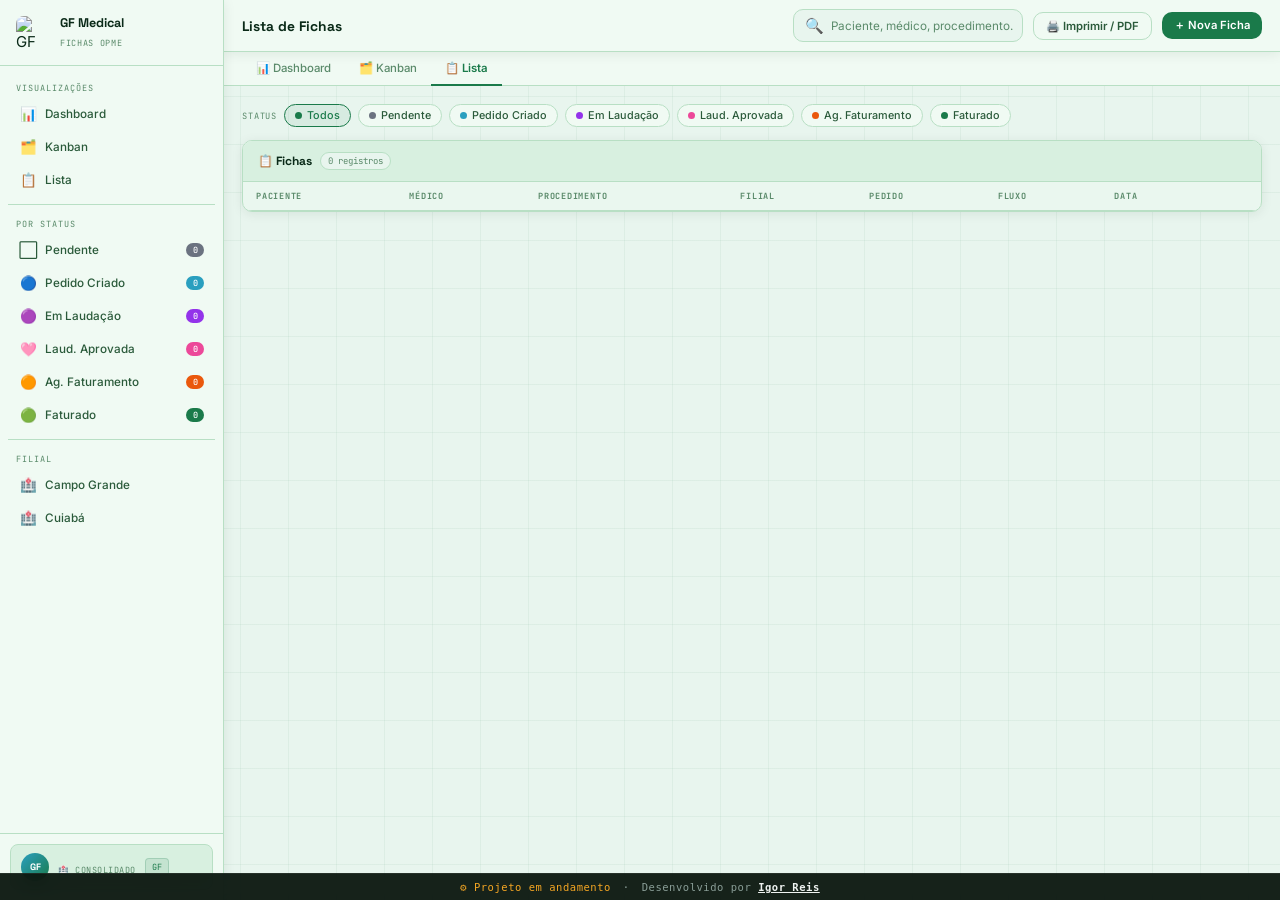
==== commit eefb4e8b: "feat: remove status Autorizado; lembrete Ag. Faturamento 09h/15h" ====
--- a/fichas-opme.html
+++ b/fichas-opme.html
@@ -28,14 +28,13 @@
   --shadow:   0 2px 12px rgba(10,42,24,0.08);
   --shadow-md:0 4px 24px rgba(10,42,24,0.12);
 
-  /* ── 7 STATUS ── */
+  /* ── 6 STATUS ── */
   --s0-c: #6b7280; --s0-bg: rgba(107,114,128,0.10); --s0-bd: rgba(107,114,128,0.25);
   --s1-c: #2a9fbf; --s1-bg: rgba(42,159,191,0.10);  --s1-bd: rgba(42,159,191,0.25);
   --s2-c: #9333ea; --s2-bg: rgba(147,51,234,0.10);  --s2-bd: rgba(147,51,234,0.25);
   --s3-c: #ec4899; --s3-bg: rgba(236,72,153,0.10);  --s3-bd: rgba(236,72,153,0.25);
-  --s4-c: #d4920a; --s4-bg: rgba(212,146,10,0.10);  --s4-bd: rgba(212,146,10,0.25);
-  --s5-c: #ea580c; --s5-bg: rgba(234,88,12,0.10);   --s5-bd: rgba(234,88,12,0.25);
-  --s6-c: #1a7a4a; --s6-bg: rgba(26,122,74,0.10);   --s6-bd: rgba(26,122,74,0.25);
+  --s4-c: #ea580c; --s4-bg: rgba(234,88,12,0.10);   --s4-bd: rgba(234,88,12,0.25);
+  --s5-c: #1a7a4a; --s5-bg: rgba(26,122,74,0.10);   --s5-bd: rgba(26,122,74,0.25);
 }
 
 html { font-size: 15px; }
@@ -78,7 +77,6 @@
 /* status nav badges */
 .nb0 { background:var(--s0-c); } .nb1 { background:var(--s1-c); } .nb2 { background:var(--s2-c); }
 .nb3 { background:var(--s3-c); } .nb4 { background:var(--s4-c); } .nb5 { background:var(--s5-c); }
-.nb6 { background:var(--s6-c); }
 
 .sidebar-footer { padding:10px; border-top:1px solid var(--border); }
 .user-chip { display:flex; align-items:center; gap:9px; padding:8px 10px; border-radius:8px; background:var(--surface2); border:1px solid var(--border); }
@@ -147,7 +145,6 @@
 .flow-step-circle.s3 { border-color:var(--s3-c); color:var(--s3-c); }
 .flow-step-circle.s4 { border-color:var(--s4-c); color:var(--s4-c); }
 .flow-step-circle.s5 { border-color:var(--s5-c); color:var(--s5-c); }
-.flow-step-circle.s6 { border-color:var(--s6-c); color:var(--s6-c); }
 .flow-step-circle.done { color:white; }
 .flow-step-circle.done.s0 { background:var(--s0-c); }
 .flow-step-circle.done.s1 { background:var(--s1-c); }
@@ -155,14 +152,12 @@
 .flow-step-circle.done.s3 { background:var(--s3-c); }
 .flow-step-circle.done.s4 { background:var(--s4-c); }
 .flow-step-circle.done.s5 { background:var(--s5-c); }
-.flow-step-circle.done.s6 { background:var(--s6-c); }
 .flow-step-circle.current { transform:scale(1.15); box-shadow:0 0 0 4px rgba(0,0,0,0.08); }
 .flow-step-name { font-family:var(--mono); font-size:0.58rem; letter-spacing:0.05em; text-transform:uppercase; margin-top:5px; text-align:center; color:var(--text3); }
 .flow-step-name.active-name { font-weight:600; }
 .flow-step-name.n0 { color:var(--s0-c); } .flow-step-name.n1 { color:var(--s1-c); }
 .flow-step-name.n2 { color:var(--s2-c); } .flow-step-name.n3 { color:var(--s3-c); }
 .flow-step-name.n4 { color:var(--s4-c); } .flow-step-name.n5 { color:var(--s5-c); }
-.flow-step-name.n6 { color:var(--s6-c); }
 .flow-connector {
   flex:1; height:2px; margin-top:-16px; position:relative; z-index:1;
   background:var(--border); border-radius:2px; overflow:hidden;
@@ -170,7 +165,7 @@
 .flow-connector-fill { height:100%; border-radius:2px; transition:width 0.4s; }
 
 /* ══ STATS BAR ══ */
-.stats-bar { display:grid; grid-template-columns:repeat(7,1fr); gap:10px; margin-bottom:18px; }
+.stats-bar { display:grid; grid-template-columns:repeat(6,1fr); gap:10px; margin-bottom:18px; }
 .stat-card {
   background:var(--surface); border:1px solid var(--border); border-radius:var(--radius);
   padding:12px 14px; box-shadow:var(--shadow); position:relative; overflow:hidden; cursor:pointer; transition:transform 0.13s;
@@ -180,7 +175,6 @@
 .sc0::before { background:var(--s0-c); } .sc1::before { background:var(--s1-c); }
 .sc2::before { background:var(--s2-c); } .sc3::before { background:var(--s3-c); }
 .sc4::before { background:var(--s4-c); } .sc5::before { background:var(--s5-c); }
-.sc6::before { background:var(--s6-c); }
 .stat-lbl { font-family:var(--mono); font-size:0.57rem; letter-spacing:0.09em; text-transform:uppercase; color:var(--text3); margin-bottom:4px; }
 .stat-val { font-family:var(--display); font-size:1.7rem; font-weight:700; color:var(--text); line-height:1; }
 .stat-sub { font-size:0.65rem; color:var(--text3); margin-top:2px; }
@@ -202,7 +196,6 @@
 .ff0 { background:var(--s0-c); } .ff1 { background:var(--s1-c); }
 .ff2 { background:var(--s2-c); } .ff3 { background:var(--s3-c); }
 .ff4 { background:var(--s4-c); } .ff5 { background:var(--s5-c); }
-.ff6 { background:var(--s6-c); }
 
 /* Atividade */
 .act-list { display:flex; flex-direction:column; }
@@ -215,7 +208,7 @@
 .act-time { font-family:var(--mono); font-size:0.6rem; color:var(--text3); flex-shrink:0; }
 
 /* ══ KANBAN ══ */
-.kanban-board { display:grid; grid-template-columns:repeat(7,1fr); gap:10px; align-items:start; }
+.kanban-board { display:grid; grid-template-columns:repeat(6,1fr); gap:10px; align-items:start; }
 .kcol { border-radius:var(--radius); overflow:hidden; }
 .kcol-head {
   padding:9px 11px; display:flex; align-items:center; gap:6px;
@@ -228,9 +221,8 @@
 .kh3 { background:var(--s3-bg); border-color:var(--s3-bd); color:var(--s3-c); }
 .kh4 { background:var(--s4-bg); border-color:var(--s4-bd); color:var(--s4-c); }
 .kh5 { background:var(--s5-bg); border-color:var(--s5-bd); color:var(--s5-c); }
-.kh6 { background:var(--s6-bg); border-color:var(--s6-bd); color:var(--s6-c); }
 .kcnt { font-family:var(--mono); font-size:0.6rem; font-weight:600; padding:2px 6px; border-radius:20px; margin-left:auto; color:white; }
-.cnt0{background:var(--s0-c);} .cnt1{background:var(--s1-c);} .cnt2{background:var(--s2-c);} .cnt3{background:var(--s3-c);} .cnt4{background:var(--s4-c);} .cnt5{background:var(--s5-c);} .cnt6{background:var(--s6-c);}
+.cnt0{background:var(--s0-c);} .cnt1{background:var(--s1-c);} .cnt2{background:var(--s2-c);} .cnt3{background:var(--s3-c);} .cnt4{background:var(--s4-c);} .cnt5{background:var(--s5-c);}
 .kcol-body {
   min-height:160px; padding:7px; display:flex; flex-direction:column; gap:7px;
   border:1px solid; border-top:none; border-radius:0 0 var(--radius) var(--radius);
@@ -239,9 +231,8 @@
 .kb1{background:rgba(42,159,191,0.03);border-color:var(--s1-bd);}
 .kb2{background:rgba(147,51,234,0.03);border-color:var(--s2-bd);}
 .kb3{background:rgba(236,72,153,0.03);border-color:var(--s3-bd);}
-.kb4{background:rgba(212,146,10,0.03);border-color:var(--s4-bd);}
-.kb5{background:rgba(234,88,12,0.03);border-color:var(--s5-bd);}
-.kb6{background:rgba(26,122,74,0.03);border-color:var(--s6-bd);}
+.kb4{background:rgba(234,88,12,0.03);border-color:var(--s4-bd);}
+.kb5{background:rgba(26,122,74,0.03);border-color:var(--s5-bd);}
 
 .kcard {
   background:var(--surface); border:1px solid var(--border); border-radius:8px;
@@ -312,7 +303,6 @@
 .iflow-btn.cur { color:white; border-color:transparent; }
 .cur0{background:var(--s0-c);} .cur1{background:var(--s1-c);} .cur2{background:var(--s2-c);}
 .cur3{background:var(--s3-c);} .cur4{background:var(--s4-c);} .cur5{background:var(--s5-c);}
-.cur6{background:var(--s6-c);}
 .iflow-arr { color:var(--border2); font-size:0.6rem; padding:0 1px; }
 
 .row-acts { display:flex; gap:3px; opacity:0; transition:opacity 0.12s; }
@@ -471,9 +461,8 @@
     <a class="nav-item" onclick="go('lista');filterS(1)" href="#"><span class="nav-icon">🔵</span> Pedido Criado<span class="nbadge nb1" id="snb1">0</span></a>
     <a class="nav-item" onclick="go('lista');filterS(2)" href="#"><span class="nav-icon">🟣</span> Em Laudação<span class="nbadge nb2" id="snb2">0</span></a>
     <a class="nav-item" onclick="go('lista');filterS(3)" href="#"><span class="nav-icon">🩷</span> Laud. Aprovada<span class="nbadge nb3" id="snb3">0</span></a>
-    <a class="nav-item" onclick="go('lista');filterS(4)" href="#"><span class="nav-icon">🟡</span> Autorizado<span class="nbadge nb4" id="snb4">0</span></a>
-    <a class="nav-item" onclick="go('lista');filterS(5)" href="#"><span class="nav-icon">🟠</span> Ag. Faturamento<span class="nbadge nb5" id="snb5">0</span></a>
-    <a class="nav-item" onclick="go('lista');filterS(6)" href="#"><span class="nav-icon">🟢</span> Faturado<span class="nbadge nb6" id="snb6">0</span></a>
+    <a class="nav-item" onclick="go('lista');filterS(4)" href="#"><span class="nav-icon">🟠</span> Ag. Faturamento<span class="nbadge nb4" id="snb4">0</span></a>
+    <a class="nav-item" onclick="go('lista');filterS(5)" href="#"><span class="nav-icon">🟢</span> Faturado<span class="nbadge nb5" id="snb5">0</span></a>
     <div class="sdiv"></div>
     <div class="slabel">Filial</div>
     <a class="nav-item" href="#"><span class="nav-icon">🏥</span> Campo Grande</a>
@@ -521,12 +510,9 @@
         <div class="stat-lbl">Laud. Aprovada</div><div class="stat-val">0</div><div class="stat-sub">Convênio aprovou</div>
       </div>
       <div class="stat-card sc4" onclick="go('lista');filterS(4)">
-        <div class="stat-lbl">Autorizado</div><div class="stat-val">0</div><div class="stat-sub">Laudação aprovada</div>
+        <div class="stat-lbl">Ag. Faturamento</div><div class="stat-val">0</div><div class="stat-sub">Aguardando faturar</div>
       </div>
       <div class="stat-card sc5" onclick="go('lista');filterS(5)">
-        <div class="stat-lbl">Ag. Faturamento</div><div class="stat-val">0</div><div class="stat-sub">Aguardando faturar</div>
-      </div>
-      <div class="stat-card sc6" onclick="go('lista');filterS(6)">
         <div class="stat-lbl">Faturado</div><div class="stat-val">0</div><div class="stat-sub">Concluído</div>
       </div>
     </div>
@@ -558,23 +544,18 @@
               <span class="funnel-count">0</span>
             </div>
             <div class="funnel-row">
-              <span class="funnel-name" style="color:var(--s4-c)">Autorizado</span>
+              <span class="funnel-name" style="color:var(--s4-c)">Ag. Faturamento</span>
               <div class="funnel-track"><div class="funnel-fill ff4" style="width:0%"><span>0</span></div></div>
               <span class="funnel-count">0</span>
             </div>
             <div class="funnel-row">
-              <span class="funnel-name" style="color:var(--s5-c)">Ag. Faturamento</span>
+              <span class="funnel-name" style="color:var(--s5-c)">Faturado</span>
               <div class="funnel-track"><div class="funnel-fill ff5" style="width:0%"><span>0</span></div></div>
               <span class="funnel-count">0</span>
             </div>
-            <div class="funnel-row">
-              <span class="funnel-name" style="color:var(--s6-c)">Faturado</span>
-              <div class="funnel-track"><div class="funnel-fill ff6" style="width:0%"><span>0</span></div></div>
-              <span class="funnel-count">0</span>
-            </div>
           </div>
           <div style="margin-top:14px;padding-top:12px;border-top:1px solid var(--border);font-family:var(--mono);font-size:0.6rem;color:var(--text3);">
-            Total no fluxo: <strong id="dash-total" style="color:var(--text)">—</strong> · Taxa de faturamento: <strong id="dash-fatur" style="color:var(--s6-c)">—</strong>
+            Total no fluxo: <strong id="dash-total" style="color:var(--text)">—</strong> · Taxa de faturamento: <strong id="dash-fatur" style="color:var(--s5-c)">—</strong>
           </div>
         </div>
       </div>
@@ -614,19 +595,14 @@
               <span class="funnel-count" style="font-family:var(--mono);font-size:0.62rem;width:36px;">5 dias</span>
             </div>
             <div class="funnel-row">
-              <span class="funnel-name" style="color:var(--s3-c);font-size:0.7rem;">Aprov. → Autor.</span>
+              <span class="funnel-name" style="color:var(--s3-c);font-size:0.7rem;">Laud. Aprov. → Ag.Fat.</span>
               <div class="funnel-track" style="height:14px;"><div class="funnel-fill ff3" id="tm3" style="width:30%;height:100%"></div></div>
               <span class="funnel-count" style="font-family:var(--mono);font-size:0.62rem;width:36px;">1 dia</span>
             </div>
             <div class="funnel-row">
-              <span class="funnel-name" style="color:var(--s4-c);font-size:0.7rem;">Autor. → Ag.Fat.</span>
+              <span class="funnel-name" style="color:var(--s4-c);font-size:0.7rem;">Ag.Fat. → Faturado</span>
               <div class="funnel-track" style="height:14px;"><div class="funnel-fill ff4" id="tm4" style="width:40%;height:100%"></div></div>
               <span class="funnel-count" style="font-family:var(--mono);font-size:0.62rem;width:36px;">2 dias</span>
-            </div>
-            <div class="funnel-row">
-              <span class="funnel-name" style="color:var(--s5-c);font-size:0.7rem;">Ag.Fat. → Faturado</span>
-              <div class="funnel-track" style="height:14px;"><div class="funnel-fill ff5" id="tm5" style="width:20%;height:100%"></div></div>
-              <span class="funnel-count" style="font-family:var(--mono);font-size:0.62rem;width:36px;">1 dia</span>
             </div>
           </div>
           <div style="margin-top:14px;padding-top:12px;border-top:1px solid var(--border);font-family:var(--mono);font-size:0.6rem;color:var(--text3);">
@@ -651,9 +627,8 @@
       <div class="fchip" onclick="filterChip(this,1)"><span class="fdot" style="background:var(--s1-c)"></span> Pedido Criado</div>
       <div class="fchip" onclick="filterChip(this,2)"><span class="fdot" style="background:var(--s2-c)"></span> Em Laudação</div>
       <div class="fchip" onclick="filterChip(this,3)"><span class="fdot" style="background:var(--s3-c)"></span> Laud. Aprovada</div>
-      <div class="fchip" onclick="filterChip(this,4)"><span class="fdot" style="background:var(--s4-c)"></span> Autorizado</div>
-      <div class="fchip" onclick="filterChip(this,5)"><span class="fdot" style="background:var(--s5-c)"></span> Ag. Faturamento</div>
-      <div class="fchip" onclick="filterChip(this,6)"><span class="fdot" style="background:var(--s6-c)"></span> Faturado</div>
+      <div class="fchip" onclick="filterChip(this,4)"><span class="fdot" style="background:var(--s4-c)"></span> Ag. Faturamento</div>
+      <div class="fchip" onclick="filterChip(this,5)"><span class="fdot" style="background:var(--s5-c)"></span> Faturado</div>
 
     </div>
 
@@ -754,9 +729,8 @@
   { label:'Pedido Criado',     icon:'🔵', cls:'b1' },
   { label:'Em Laudação',       icon:'🟣', cls:'b2' },
   { label:'Laud. Aprovada',    icon:'🩷', cls:'b3' },
-  { label:'Autorizado',        icon:'🟡', cls:'b4' },
-  { label:'Ag. Faturamento',   icon:'🟠', cls:'b5' },
-  { label:'Faturado',          icon:'🟢', cls:'b6' },
+  { label:'Ag. Faturamento',   icon:'🟠', cls:'b4' },
+  { label:'Faturado',          icon:'🟢', cls:'b5' },
 ];
 
 let FICHAS = [];
@@ -780,7 +754,7 @@
     const s = f.status;
     const fb = f.filial === 'CG' ? '<span class="kcard-filial fc-cg">CG</span>' : '<span class="kcard-filial fc-cba">CBA</span>';
     const ped = (!f.pedido || f.pedido === '—') ? '<span style="color:var(--text3);font-size:0.7rem;">— sem pedido</span>' : `<span style="font-family:var(--mono);font-size:0.68rem;color:var(--text2);">${f.pedido}</span>`;
-    const btns = STATUS.map((st,si) => `<button class="iflow-btn${si===s?' cur cur'+si:''}" onclick="alert('Use o monitor da filial para alterar status')">${si===s?'●':si+1}</button>${si<6?'<span class="iflow-arr">›</span>':''}`).join('');
+    const btns = STATUS.map((st,si) => `<button class="iflow-btn${si===s?' cur cur'+si:''}" onclick="alert('Use o monitor da filial para alterar status')">${si===s?'●':si+1}</button>${si<5?'<span class="iflow-arr">›</span>':''}`).join('');
     return `<tr data-status="${s}"><td class="td-pac">${f.pac||''}</td><td class="td-trunc">${f.med||''}</td><td class="td-trunc">${f.proc||''}</td><td>${fb}</td><td>${ped}</td><td><div class="iflow">${btns}</div></td><td class="td-mono">${f.data||''}</td><td><div class="row-acts"></div></td></tr>`;
   }).join('');
 }
@@ -805,11 +779,11 @@
     const fill = document.querySelector(`.funnel-fill.ff${si}:not([id])`); if (fill) { fill.style.width=(cnt/max*100)+'%'; const sp=fill.querySelector('span'); if(sp) sp.textContent=cnt; }
     const fc = document.querySelector(`.funnel-row:nth-child(${si+1}) .funnel-count`); if (fc) fc.textContent = cnt;
   });
-  const fat = FICHAS.filter(f => f.status === 6).length;
+  const fat = FICHAS.filter(f => f.status === 5).length;
   const total = FICHAS.length;
   const dTotal = document.getElementById('dash-total'); if (dTotal) dTotal.textContent = total;
   const dFatur = document.getElementById('dash-fatur'); if (dFatur) dFatur.textContent = total ? Math.round(fat/total*100)+'%' : '—';
-  const snbs = [0,1,2,3,4,5,6]; snbs.forEach(s => { const el=document.getElementById('snb'+s); if(el) el.textContent=FICHAS.filter(f=>f.status===s).length; });
+  const snbs = [0,1,2,3,4,5]; snbs.forEach(s => { const el=document.getElementById('snb'+s); if(el) el.textContent=FICHAS.filter(f=>f.status===s).length; });
 }
 
 function mergeAndRender() {
@@ -872,18 +846,31 @@
   const now = new Date();
   const h = now.getHours(), m = now.getMinutes();
   if ((h === 9 || h === 15) && m === 0) {
-    const key = `${now.toDateString()}-${h}`;
-    if (!_lembLaudKey.has(key)) {
-      _lembLaudKey.add(key);
+    const keyLaud = `laud-${now.toDateString()}-${h}`;
+    if (!_lembLaudKey.has(keyLaud)) {
+      _lembLaudKey.add(keyLaud);
       const emLaud = FICHAS.filter(f => f.status === 2);
       if (emLaud.length) {
         if ('Notification' in window && Notification.permission === 'granted') {
           new Notification(`🟣 Lembrete ${h}h — ${emLaud.length} ficha${emLaud.length>1?'s':''} em laudação`, {
-            body: emLaud.map(f => `[${f.filial}] ${f.pac||'—'}`).join(' · '),
-            tag: 'lembrete-' + key
+            body: emLaud.map(f => `[${f.filial}] ${f.pac||'—'}`).join(' · '), tag: 'laud-' + keyLaud
           });
         }
         toast(`🟣 ${h}h: ${emLaud.length} ficha${emLaud.length>1?'s':''} em laudação`, 'ok');
+      }
+    }
+    const keyFat = `fat-${now.toDateString()}-${h}`;
+    if (!_lembLaudKey.has(keyFat)) {
+      _lembLaudKey.add(keyFat);
+      const agFat = FICHAS.filter(f => f.status === 4);
+      if (agFat.length) {
+        if ('Notification' in window && Notification.permission === 'granted') {
+          new Notification(`🟠 Lembrete ${h}h — Verificar email: ${agFat.length} ficha${agFat.length>1?'s':''} Ag. Faturamento`, {
+            body: '📧 Verifique o email — autorização do convênio para faturar · ' + agFat.map(f => `[${f.filial}] ${f.pac||'—'}`).join(' · '),
+            tag: 'fat-' + keyFat
+          });
+        }
+        toast(`🟠 ${h}h: 📧 Verificar email — ${agFat.length} ficha${agFat.length>1?'s':''} Ag. Faturamento aguardando convênio`, 'ok');
       }
     }
   }
